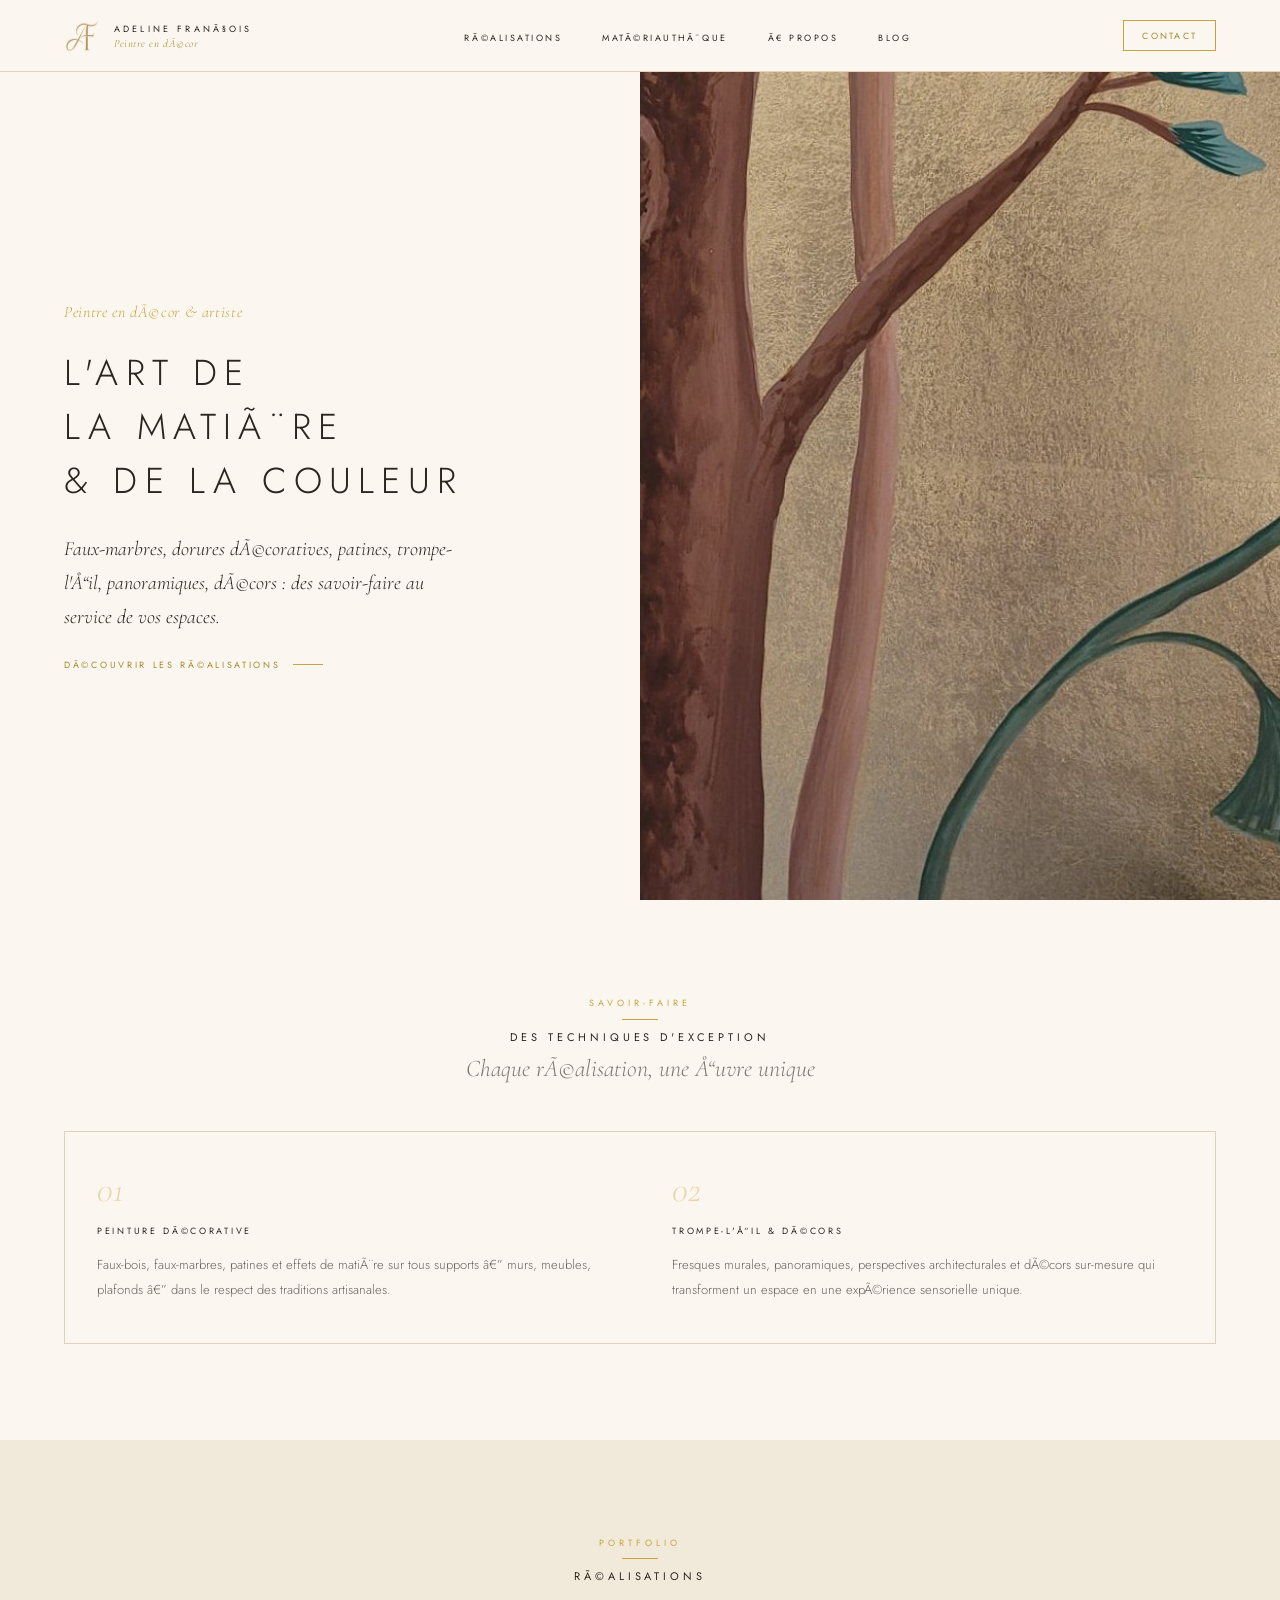
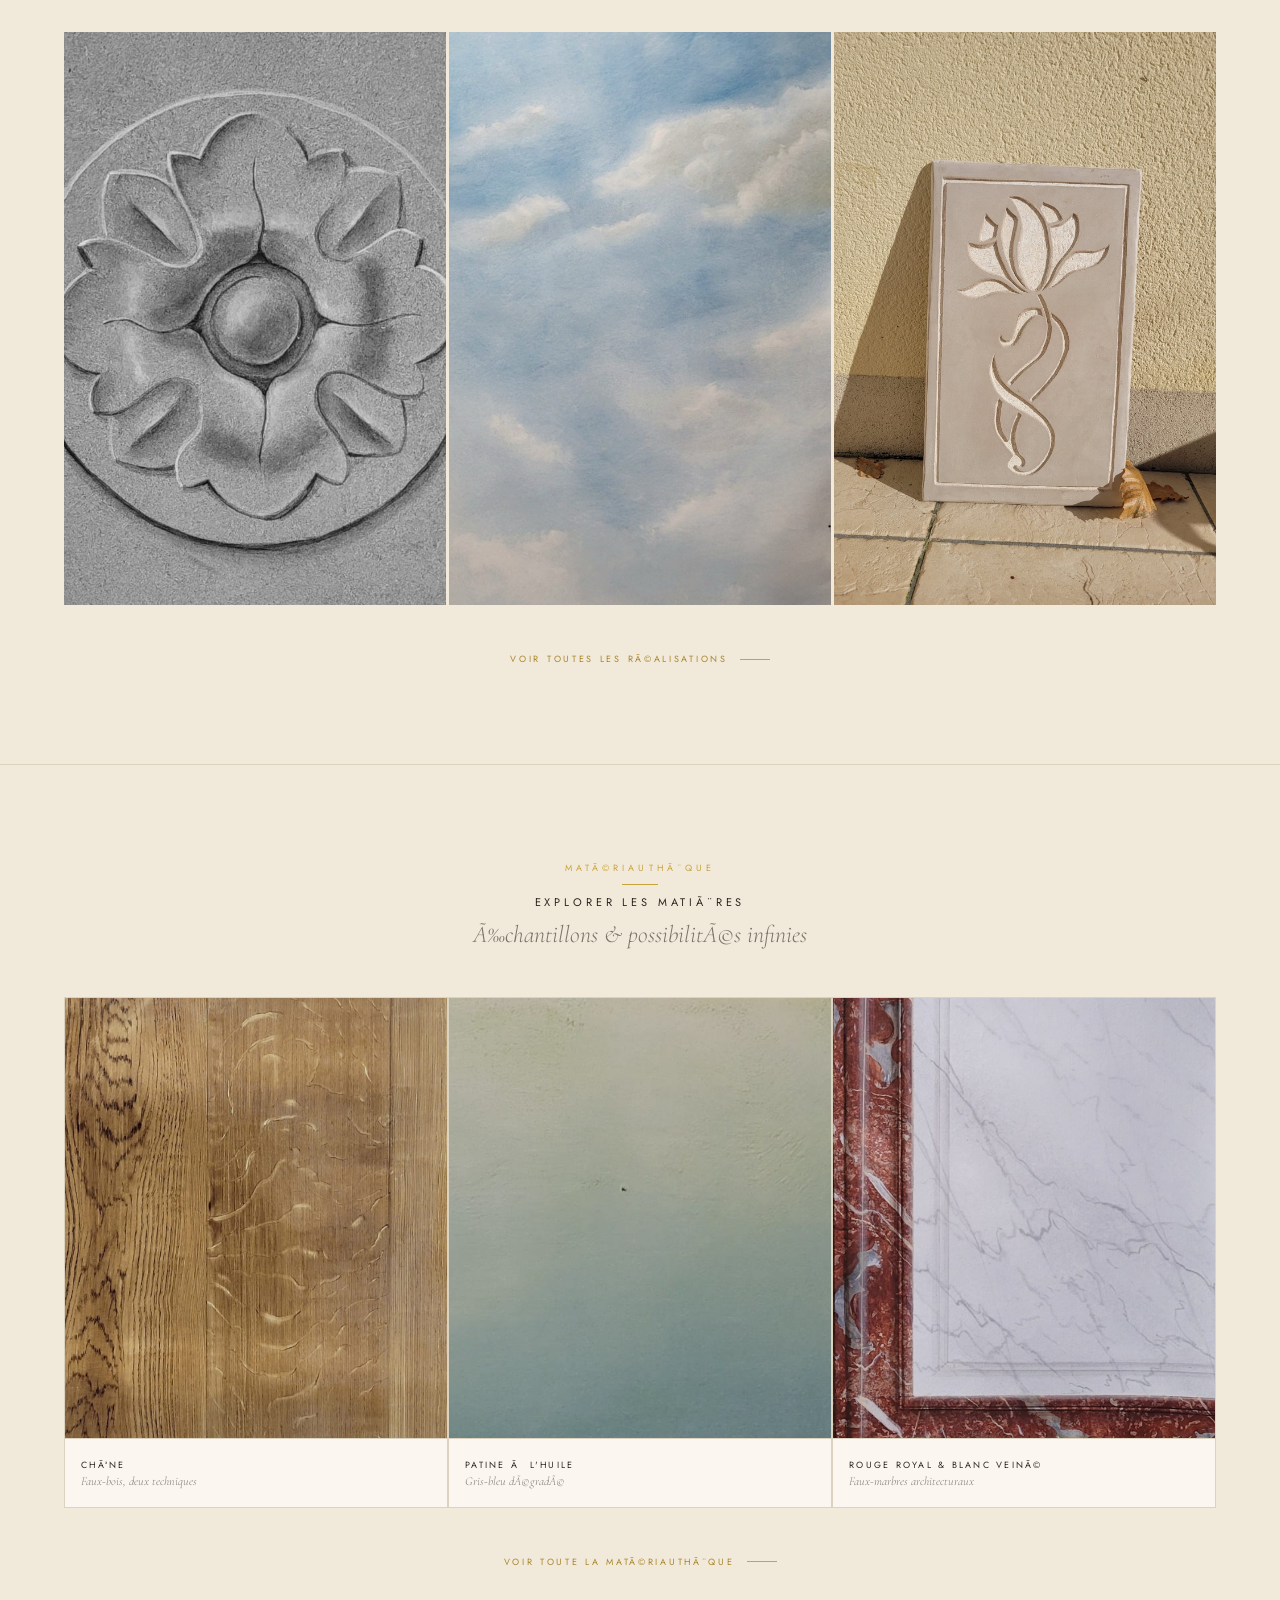
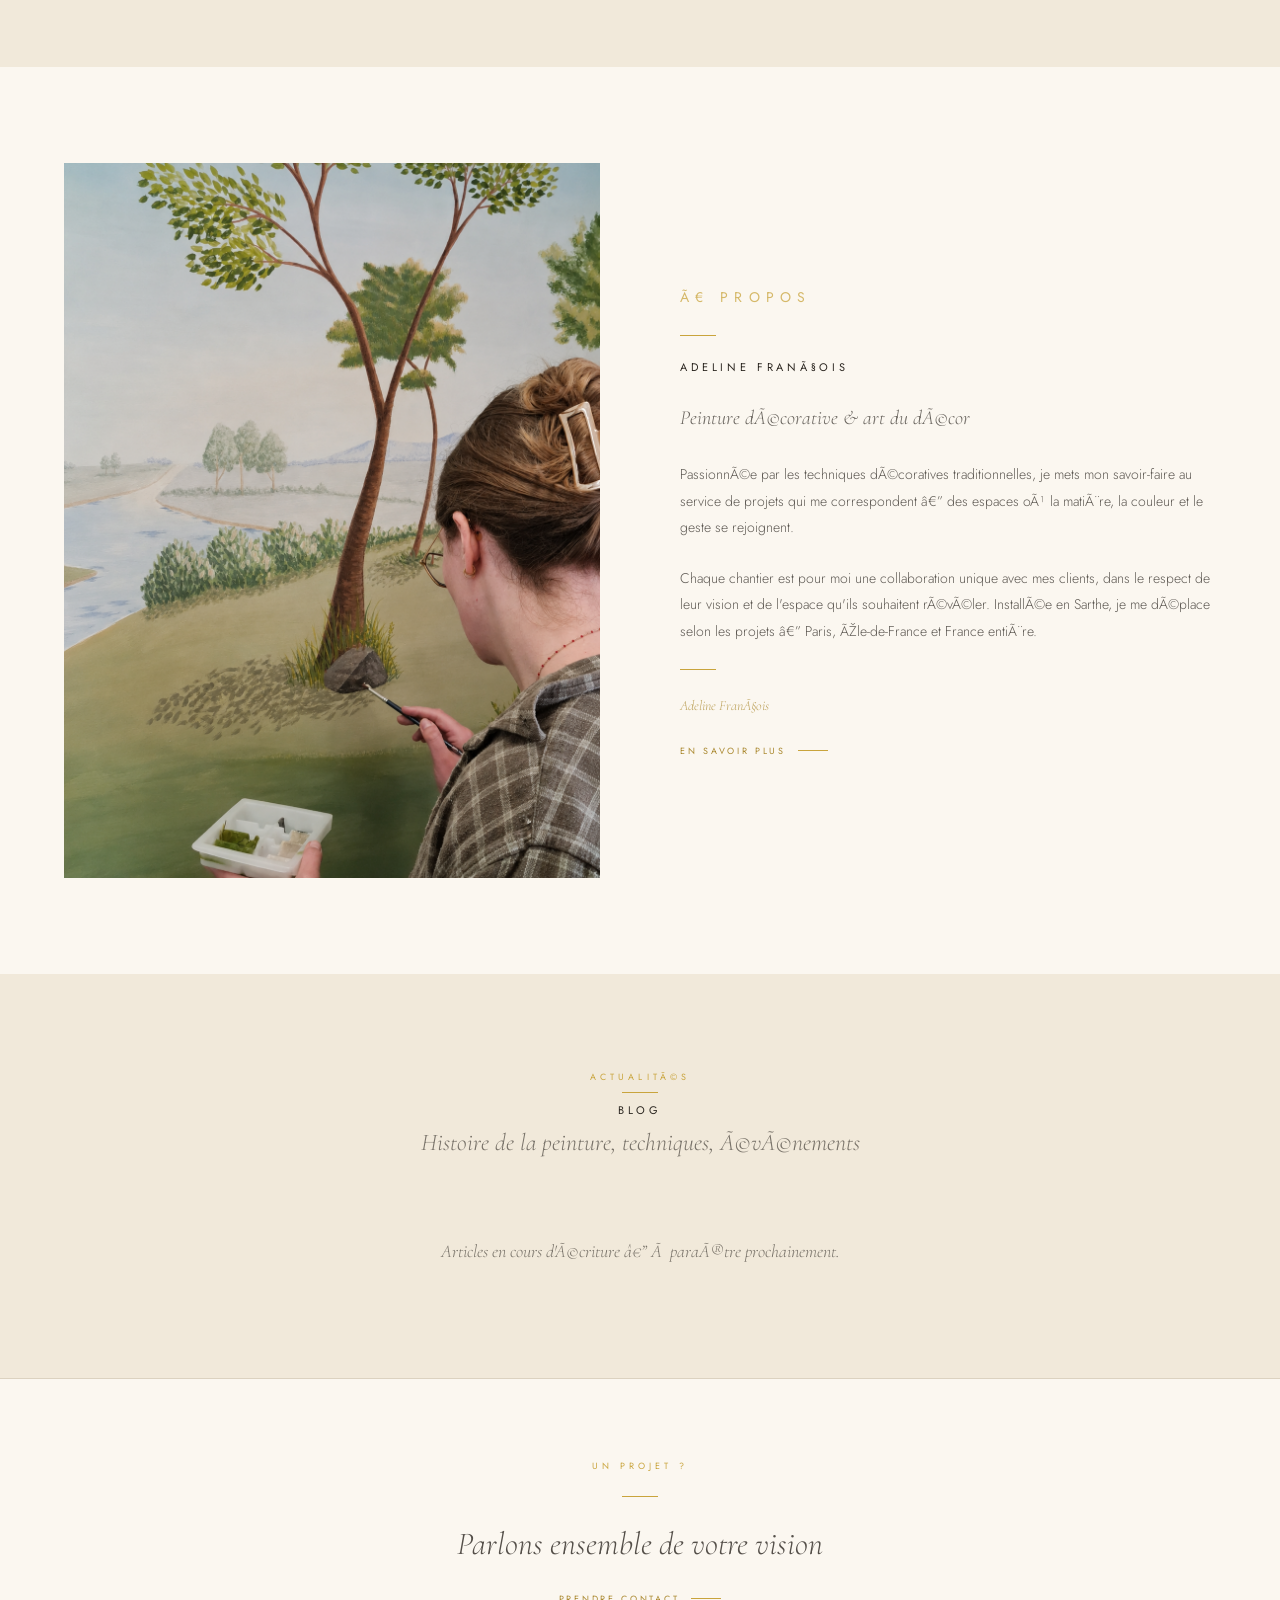
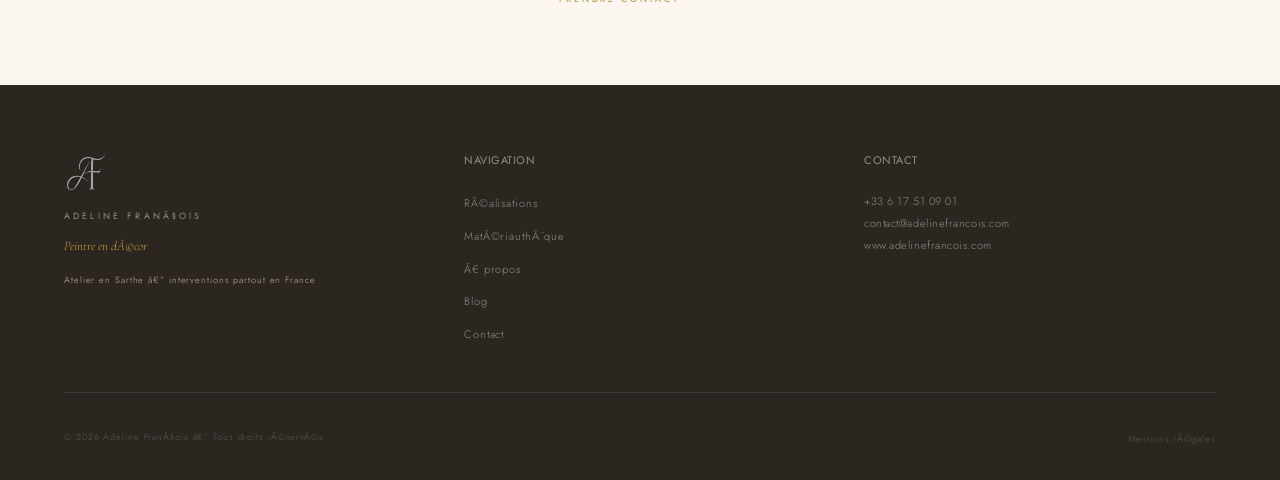
==== index.html @ b9751986 "Add files via upload" ====
﻿<!DOCTYPE html>
<html lang="fr">
<head>
  <meta charset="UTF-8">
  <meta name="viewport" content="width=device-width, initial-scale=1.0">
  <title>Adeline FranÃ§ois â€” Peintre en dÃ©cor</title>
  <meta name="description" content="Adeline FranÃ§ois, peintre en dÃ©cor au Mans (Sarthe). Faux-marbres, patines, trompe-l'Å“il et dÃ©cors â€” Paris, ÃŽle-de-France, France entiÃ¨re.">
  <link rel="icon" type="image/png" href="images/logo-or.png">
  <link rel="stylesheet" href="css/style.css">
  <script type="application/ld+json">
  {
    "@context": "https://schema.org",
    "@type": "LocalBusiness",
    "name": "Atelier Adeline FranÃ§ois",
    "description": "Adeline FranÃ§ois, peintre en dÃ©cor en Sarthe. Faux-marbres, patines, trompe-l'Å“il et dÃ©cors â€” Paris, ÃŽle-de-France et France entiÃ¨re selon les projets.",
    "url": "https://adelinefrancois.com",
    "telephone": "+33617510901",
    "address": {
      "@type": "PostalAddress",
      "addressRegion": "Sarthe",
      "addressCountry": "FR"
    },
    "areaServed": ["Sarthe", "Paris", "ÃŽle-de-France", "France"]
  }
  </script>
</head>
<body>

  <!-- Navigation -->
  <nav class="nav">
    <a href="index.html" class="nav-logo">
      <img src="images/logo-or.png" alt="Monogramme AF">
      <div class="nav-logo-text">
        <span>Adeline FranÃ§ois</span>
        <span>Peintre en dÃ©cor</span>
      </div>
    </a>
    <ul class="nav-links">
      <li><a href="realisations.html">RÃ©alisations</a></li>
      <li><a href="materiautheque.html">MatÃ©riauthÃ¨que</a></li>
      <li><a href="a-propos.html">Ã€ propos</a></li>
      <li><a href="blog.html">Blog</a></li>
    </ul>
    <a href="contact.html" class="nav-contact">Contact</a>
    <button class="nav-burger" aria-label="Menu">
      <span></span><span></span><span></span>
    </button>
  </nav>

  <!-- Menu mobile -->
  <div class="nav-mobile">
    <a href="realisations.html">RÃ©alisations</a>
    <a href="materiautheque.html">MatÃ©riauthÃ¨que</a>
    <a href="a-propos.html">Ã€ propos</a>
    <a href="blog.html">Blog</a>
    <a href="contact.html">Contact</a>
  </div>

  <!-- Hero -->
  <section class="hero">
    <div class="hero-left">
      <p class="hero-eyebrow fade-in">Peintre en dÃ©cor &amp; artiste</p>
      <h1 class="hero-titre fade-in">L'art de<br>la matiÃ¨re<br>&amp; de la couleur</h1>
      <p class="hero-desc fade-in">
        Faux-marbres, dorures dÃ©coratives, patines, trompe-l'Å“il, panoramiques, dÃ©cors : des savoir-faire au service de vos espaces.
      </p>
      <a href="realisations.html" class="btn-lien fade-in">DÃ©couvrir les rÃ©alisations</a>
    </div>
    <div class="hero-right">
      <!-- Remplacer src par le nom de votre photo, ex: images/hero.jpg -->
      <img src="images/real-3.jpeg" alt="Peinture sur feuille de cuivre â€” Adeline FranÃ§ois, peintre en dÃ©cor" style="width:100%;height:100%;object-fit:cover;" onerror="this.style.display='none';this.nextElementSibling.style.display='flex'">
      <div class="hero-image-placeholder" style="display:none;">
        <img class="logo-watermark" src="images/logo-or.png" alt="">
      </div>
    </div>
  </section>

  <!-- Savoir-faire -->
  <section class="section-savoir">
    <div class="section-header fade-in">
      <p class="label">Savoir-faire</p>
      <div class="separateur"></div>
      <h2 class="titre-section">Des techniques d'exception</h2>
      <p class="accent">Chaque rÃ©alisation, une Å“uvre unique</p>
    </div>
    <div class="savoir-grid">
      <div class="savoir-card fade-in">
        <div class="savoir-num">01</div>
        <h3 class="savoir-titre">Peinture dÃ©corative</h3>
        <p class="savoir-texte">Faux-bois, faux-marbres, patines et effets de matiÃ¨re sur tous supports â€” murs, meubles, plafonds â€” dans le respect des traditions artisanales.</p>
      </div>
      <div class="savoir-card fade-in">
        <div class="savoir-num">02</div>
        <h3 class="savoir-titre">Trompe-l'Å“il &amp; dÃ©cors</h3>
        <p class="savoir-texte">Fresques murales, panoramiques, perspectives architecturales et dÃ©cors sur-mesure qui transforment un espace en une expÃ©rience sensorielle unique.</p>
      </div>
    </div>
  </section>

  <!-- RÃ©alisations aperÃ§u -->
  <section class="section-realisations">
    <div class="section-header fade-in">
      <p class="label">Portfolio</p>
      <div class="separateur"></div>
      <h2 class="titre-section">RÃ©alisations</h2>
    </div>
    <div class="galerie-home">
      <div class="galerie-item fade-in">
        <img src="images/real-1.jpeg" alt="Rosace peinte Ã  l'acrylique â€” Adeline FranÃ§ois, peintre en dÃ©cor">
        <div class="galerie-legende"><span>Rosace, peinture acrylique</span></div>
      </div>
      <div class="galerie-item fade-in">
        <img src="images/real-9.jpeg" alt="Faux ciel peint, trompe-l'Å“il â€” Adeline FranÃ§ois, peintre en dÃ©cor">
        <div class="galerie-legende"><span>Faux ciel</span></div>
      </div>
      <div class="galerie-item fade-in">
        <img src="images/real-12.jpeg" alt="Sgrafitte inspiration art nouveau â€” Adeline FranÃ§ois, peintre en dÃ©cor">
        <div class="galerie-legende"><span>Sgrafitto inspiration art nouveau</span></div>
      </div>
    </div>
    <div class="voir-plus fade-in">
      <a href="realisations.html" class="btn-lien">Voir toutes les rÃ©alisations</a>
    </div>
  </section>

  <!-- MatÃ©riauthÃ¨que aperÃ§u -->
  <section class="section-materiautheque">
    <div class="section-header fade-in">
      <p class="label">MatÃ©riauthÃ¨que</p>
      <div class="separateur"></div>
      <h2 class="titre-section">Explorer les matiÃ¨res</h2>
      <p class="accent">Ã‰chantillons &amp; possibilitÃ©s infinies</p>
    </div>
    <div class="mat-grid" style="grid-template-columns: repeat(3, 1fr);">
      <div class="mat-card fade-in">
        <img src="images/mat-9.jpeg" alt="Faux bois chÃªne â€” Adeline FranÃ§ois, peintre en dÃ©cor" style="position:absolute;inset:0;width:100%;height:100%;object-fit:cover;">
        <div class="mat-card-info">
          <p class="mat-card-nom">ChÃªne</p>
          <p class="mat-card-desc">Faux-bois, deux techniques</p>
        </div>
      </div>
      <div class="mat-card fade-in">
        <img src="images/mat-11.jpeg" alt="Patine Ã  l'huile gris-bleu â€” Adeline FranÃ§ois, peintre en dÃ©cor" style="position:absolute;inset:0;width:100%;height:100%;object-fit:cover;">
        <div class="mat-card-info">
          <p class="mat-card-nom">Patine Ã  l'huile</p>
          <p class="mat-card-desc">Gris-bleu dÃ©gradÃ©</p>
        </div>
      </div>
      <div class="mat-card fade-in">
        <img src="images/mat-2.jpeg" alt="Faux marbre rouge royal et blanc veinÃ© â€” Adeline FranÃ§ois, peintre en dÃ©cor" style="position:absolute;inset:0;width:100%;height:100%;object-fit:cover;">
        <div class="mat-card-info">
          <p class="mat-card-nom">Rouge royal &amp; blanc veinÃ©</p>
          <p class="mat-card-desc">Faux-marbres architecturaux</p>
        </div>
      </div>
    </div>
    <div class="voir-plus fade-in">
      <a href="materiautheque.html" class="btn-lien">Voir toute la matÃ©riauthÃ¨que</a>
    </div>
  </section>

  <!-- Ã€ propos aperÃ§u -->
  <section class="section-apropos">
    <div class="apropos-photo fade-in">
      <img src="images/heroessai.png" alt="Adeline FranÃ§ois, peintre en dÃ©cor au Mans" style="width:100%;height:100%;object-fit:cover;">
    </div>
    <div class="apropos-texte fade-in">
      <p class="label">Ã€ propos</p>
      <div class="or-line"></div>
      <h2 class="titre-section">Adeline FranÃ§ois</h2>
      <p class="accent" style="font-size: 20px; opacity: 0.7;">Peinture dÃ©corative &amp; art du dÃ©cor</p>
      <p>PassionnÃ©e par les techniques dÃ©coratives traditionnelles, je mets mon savoir-faire au service de projets qui me correspondent â€” des espaces oÃ¹ la matiÃ¨re, la couleur et le geste se rejoignent.</p>
      <p>Chaque chantier est pour moi une collaboration unique avec mes clients, dans le respect de leur vision et de l'espace qu'ils souhaitent rÃ©vÃ©ler. InstallÃ©e en Sarthe, je me dÃ©place selon les projets â€” Paris, ÃŽle-de-France et France entiÃ¨re.</p>
      <div class="or-line"></div>
      <p class="apropos-signature">Adeline FranÃ§ois</p>
      <a href="a-propos.html" class="btn-lien">En savoir plus</a>
    </div>
  </section>

  <!-- Blog aperÃ§u -->
  <section class="section-blog">
    <div class="section-header fade-in">
      <p class="label">ActualitÃ©s</p>
      <div class="separateur"></div>
      <h2 class="titre-section">Blog</h2>
      <p class="accent">Histoire de la peinture, techniques, Ã©vÃ©nements</p>
    </div>
    <div class="fade-in" style="text-align:center; padding: 2rem 0 1rem;">
      <p class="accent" style="font-size: 18px; opacity: 0.6; line-height: 1.6;">Articles en cours d'Ã©criture â€” Ã  paraÃ®tre prochainement.</p>
    </div>
  </section>

  <!-- Contact bande -->
  <section style="background: var(--ivoire); padding: 5rem var(--side); text-align: center; border-top: 0.5px solid var(--greige);">
    <div class="fade-in" style="display: flex; flex-direction: column; align-items: center; gap: 1.5rem;">
      <p class="label">Un projet ?</p>
      <div class="separateur"></div>
      <p class="accent" style="font-size: clamp(22px, 3vw, 32px); color: var(--encre); opacity: 0.8; max-width: 500px; line-height: 1.5;">
        Parlons ensemble de votre vision
      </p>
      <a href="contact.html" class="btn-lien">Prendre contact</a>
    </div>
  </section>

  <!-- Footer -->
  <footer>
    <div class="footer-top">
      <div class="footer-brand">
        <img src="images/logo-ivoire.png" alt="Adeline FranÃ§ois" style="filter: brightness(0) invert(1); opacity: 0.6; width:44px; height:44px; object-fit:contain;">
        <p class="footer-brand-name">Adeline FranÃ§ois</p>
        <p class="footer-brand-tagline">Peintre en dÃ©cor</p>
        <p style="font-family:'Jost',sans-serif; font-size:9px; letter-spacing:0.1em; color:var(--greige); opacity:0.85; margin-top:3px;">Atelier en Sarthe â€” interventions partout en France</p>
      </div>
      <div class="footer-col">
        <p class="footer-col-titre">Navigation</p>
        <ul>
          <li><a href="realisations.html">RÃ©alisations</a></li>
          <li><a href="materiautheque.html">MatÃ©riauthÃ¨que</a></li>
          <li><a href="a-propos.html">Ã€ propos</a></li>
          <li><a href="blog.html">Blog</a></li>
          <li><a href="contact.html">Contact</a></li>
        </ul>
      </div>
      <div class="footer-col">
        <p class="footer-col-titre">Contact</p>
        <p>
          <a href="tel:+33617510901">+33 6 17 51 09 01</a><br>
          <a href="mailto:contact@adelinefrancois.com">contact@adelinefrancois.com</a><br>
          <a href="https://www.adelinefrancois.com">www.adelinefrancois.com</a>
        </p>
      </div>
    </div>
    <div class="footer-bottom">
      <p class="footer-copy">&copy; 2026 Adeline FranÃ§ois â€” Tous droits rÃ©servÃ©s</p>
      <div class="footer-legal">
        <a href="mentions-legales.html">Mentions lÃ©gales</a>
      </div>
    </div>
  </footer>

  <!-- Lightbox -->
  <div id="lightbox" style="display:none; position:fixed; inset:0; z-index:1000; background:rgba(43,38,32,0.92); cursor:zoom-out; align-items:center; justify-content:center;">
    <button id="lightbox-close" style="position:absolute; top:1.5rem; right:2rem; background:none; border:none; color:#FBF7F0; font-size:28px; cursor:pointer; opacity:0.7; line-height:1;">&#x2715;</button>
    <button id="lightbox-prev" style="position:absolute; left:1.5rem; background:none; border:none; color:#FBF7F0; font-size:32px; cursor:pointer; opacity:0.6; line-height:1;">&#x2039;</button>
    <img id="lightbox-img" src="" alt="" style="max-width:90vw; max-height:90vh; width:auto; height:auto; object-fit:contain; display:block;">
    <p id="lightbox-legende" style="position:absolute; bottom:2rem; left:50%; transform:translateX(-50%); font-family:'Jost',sans-serif; font-size:9px; letter-spacing:0.3em; text-transform:uppercase; color:#FBF7F0; opacity:0.6; white-space:nowrap;"></p>
    <button id="lightbox-next" style="position:absolute; right:1.5rem; background:none; border:none; color:#FBF7F0; font-size:32px; cursor:pointer; opacity:0.6; line-height:1;">&#x203A;</button>
  </div>

  <script src="js/main.js"></script>
  <script>
    const lb = document.getElementById('lightbox');
    const lbImg = document.getElementById('lightbox-img');
    const lbLegende = document.getElementById('lightbox-legende');
    const images = Array.from(document.querySelectorAll('.galerie-home .galerie-item img')).map(img => ({
      src: img.src,
      alt: img.alt,
      legende: img.closest('.galerie-item')?.querySelector('.galerie-legende span')?.textContent || ''
    }));
    let current = 0;

    function openLightbox(index) {
      current = index;
      lbImg.src = images[current].src;
      lbImg.alt = images[current].alt;
      lbLegende.textContent = images[current].legende;
      lb.style.display = 'flex';
      document.body.style.overflow = 'hidden';
    }
    function closeLightbox() { lb.style.display = 'none'; document.body.style.overflow = ''; }
    function showPrev() { current = (current - 1 + images.length) % images.length; openLightbox(current); }
    function showNext() { current = (current + 1) % images.length; openLightbox(current); }

    document.querySelectorAll('.galerie-home .galerie-item img').forEach((img, i) => {
      img.style.cursor = 'zoom-in';
      img.addEventListener('click', () => openLightbox(i));
    });

    document.getElementById('lightbox-close').addEventListener('click', closeLightbox);
    document.getElementById('lightbox-prev').addEventListener('click', e => { e.stopPropagation(); showPrev(); });
    document.getElementById('lightbox-next').addEventListener('click', e => { e.stopPropagation(); showNext(); });
    lb.addEventListener('click', e => { if (e.target === lb) closeLightbox(); });
    document.addEventListener('keydown', e => {
      if (lb.style.display === 'flex') {
        if (e.key === 'Escape') closeLightbox();
        if (e.key === 'ArrowLeft') showPrev();
        if (e.key === 'ArrowRight') showNext();
      }
    });
  </script>
  <script src="https://identity.netlify.com/v1/netlify-identity-widget.js"></script>
  <script>
    if (window.netlifyIdentity) {
      window.netlifyIdentity.on("init", user => {
        if (!user) {
          window.netlifyIdentity.on("login", () => {
            document.location.href = "/admin/";
          });
        }
      });
    }
  </script>
</body>
</html>
---- css/style.css ----
@import url('https://fonts.googleapis.com/css2?family=Jost:wght@300;400&family=Cormorant+Garamond:ital,wght@1,300;1,400&display=swap');

/* ── Variables ─────────────────────────────────────────── */
:root {
  --ivoire:    #FBF7F0;
  --lin:       #F1E9DA;
  --greige:    #DCD2C0;
  --or:        #C9A43C;
  --or-fonce:  #A8862B;
  --encre:     #2B2620;

  --nav-h: 72px;
  --side: clamp(1.5rem, 5vw, 4rem);
}

/* ── Reset ──────────────────────────────────────────────── */
*, *::before, *::after { box-sizing: border-box; margin: 0; padding: 0; }
html { scroll-behavior: smooth; }
body {
  font-family: 'Jost', sans-serif;
  font-weight: 300;
  color: var(--encre);
  background: var(--ivoire);
  -webkit-font-smoothing: antialiased;
}
img { display: block; width: 100%; height: 100%; object-fit: cover; }
a { color: inherit; text-decoration: none; }
ul { list-style: none; }

/* ── Typographie utilitaires ────────────────────────────── */
.label {
  font-size: 9px;
  letter-spacing: 0.45em;
  text-transform: uppercase;
  color: var(--or);
  font-weight: 400;
}
.titre-section {
  font-size: 11px;
  letter-spacing: 0.35em;
  text-transform: uppercase;
  font-weight: 400;
  color: var(--encre);
}
.accent {
  font-family: 'Cormorant Garamond', serif;
  font-style: italic;
  font-weight: 300;
}
.or-line {
  width: 36px;
  height: 0.5px;
  background: var(--or);
}

/* ── Navigation ─────────────────────────────────────────── */
.nav {
  position: fixed;
  top: 0; left: 0; right: 0;
  z-index: 100;
  height: var(--nav-h);
  display: flex;
  align-items: center;
  justify-content: space-between;
  padding: 0 var(--side);
  background: var(--ivoire);
  border-bottom: 0.5px solid var(--greige);
  transition: box-shadow 0.3s;
}
.nav.scrolled { box-shadow: 0 2px 20px rgba(43,38,32,0.06); }

.nav-logo {
  display: flex;
  align-items: center;
  gap: 14px;
}
.nav-logo img {
  width: 36px;
  height: 36px;
  object-fit: contain;
}
.nav-logo-text {
  display: flex;
  flex-direction: column;
  gap: 2px;
}
.nav-logo-text span:first-child {
  font-size: 9px;
  letter-spacing: 0.35em;
  font-weight: 400;
  color: var(--encre);
  text-transform: uppercase;
}
.nav-logo-text span:last-child {
  font-family: 'Cormorant Garamond', serif;
  font-style: italic;
  font-size: 11px;
  color: var(--or-fonce);
  letter-spacing: 0.05em;
}

.nav-links {
  display: flex;
  gap: 2.5rem;
  align-items: center;
}
.nav-links a {
  font-size: 9px;
  letter-spacing: 0.28em;
  text-transform: uppercase;
  font-weight: 400;
  color: var(--encre);
  position: relative;
  padding-bottom: 2px;
  transition: color 0.2s;
}
.nav-links a::after {
  content: '';
  position: absolute;
  bottom: 0; left: 0;
  width: 0; height: 0.5px;
  background: var(--or);
  transition: width 0.3s;
}
.nav-links a:hover { color: var(--or-fonce); }
.nav-links a:hover::after,
.nav-links a.active::after { width: 100%; }
.nav-links a.active { color: var(--or-fonce); }

.nav-contact {
  font-size: 9px;
  letter-spacing: 0.25em;
  text-transform: uppercase;
  font-weight: 400;
  color: var(--or-fonce);
  border: 0.5px solid var(--or);
  padding: 8px 18px;
  transition: background 0.2s, color 0.2s;
}
.nav-contact:hover {
  background: var(--or);
  color: var(--ivoire);
}

.nav-burger {
  display: none;
  flex-direction: column;
  gap: 5px;
  cursor: pointer;
  background: none;
  border: none;
  padding: 4px;
}
.nav-burger span {
  display: block;
  width: 22px;
  height: 0.5px;
  background: var(--encre);
  transition: transform 0.3s, opacity 0.3s;
}

/* ── Hero ───────────────────────────────────────────────── */
.hero {
  margin-top: var(--nav-h);
  display: grid;
  grid-template-columns: 1fr 1fr;
  min-height: calc(100vh - var(--nav-h));
}
.hero-left {
  display: flex;
  flex-direction: column;
  justify-content: center;
  padding: 5rem var(--side);
  gap: 1.5rem;
}
.hero-eyebrow {
  font-family: 'Cormorant Garamond', serif;
  font-style: italic;
  font-size: 16px;
  color: var(--or);
  letter-spacing: 0.04em;
}
.hero-titre {
  font-size: clamp(22px, 3vw, 36px);
  letter-spacing: 0.2em;
  font-weight: 300;
  line-height: 1.5;
  text-transform: uppercase;
  color: var(--encre);
}
.hero-desc {
  font-family: 'Cormorant Garamond', serif;
  font-style: italic;
  font-size: clamp(16px, 2vw, 20px);
  line-height: 1.7;
  color: var(--encre);
  opacity: 0.75;
  max-width: 400px;
}
.btn-lien {
  display: inline-flex;
  align-items: center;
  gap: 12px;
  font-size: 9px;
  letter-spacing: 0.3em;
  text-transform: uppercase;
  font-weight: 400;
  color: var(--or-fonce);
  width: fit-content;
  transition: gap 0.3s;
}
.btn-lien::after {
  content: '';
  display: block;
  width: 30px;
  height: 0.5px;
  background: var(--or);
  transition: width 0.3s;
}
.btn-lien:hover { gap: 18px; }
.btn-lien:hover::after { width: 44px; }

.hero-right {
  background: var(--lin);
  position: relative;
  overflow: hidden;
}
.hero-right img {
  width: 100%;
  height: 100%;
  object-fit: cover;
}
.hero-image-placeholder {
  width: 100%;
  height: 100%;
  display: flex;
  align-items: center;
  justify-content: center;
  background: var(--lin);
}
.hero-image-placeholder img.logo-watermark {
  width: 55%;
  height: auto;
  object-fit: contain;
  opacity: 0.15;
}

/* ── Section header centré ──────────────────────────────── */
.section-header {
  text-align: center;
  display: flex;
  flex-direction: column;
  align-items: center;
  gap: 0.6rem;
  margin-bottom: 3rem;
}
.section-header .accent {
  font-size: clamp(18px, 2.5vw, 24px);
  color: var(--encre);
  opacity: 0.6;
}

/* ── Séparateur or ──────────────────────────────────────── */
.separateur {
  width: 36px;
  height: 0.5px;
  background: var(--or);
  margin: 0 auto;
}

/* ── Section savoir-faire ───────────────────────────────── */
.section-savoir {
  padding: 6rem var(--side);
  background: var(--ivoire);
}
.savoir-grid {
  display: grid;
  grid-template-columns: repeat(2, 1fr);
  border: 0.5px solid var(--greige);
  gap: 0.5px;
  background: var(--greige);
}
.savoir-card {
  background: var(--ivoire);
  padding: 2.5rem 2rem;
  display: flex;
  flex-direction: column;
  gap: 1rem;
  transition: background 0.3s;
}
.savoir-card:hover { background: var(--lin); }
.savoir-num {
  font-family: 'Cormorant Garamond', serif;
  font-style: italic;
  font-size: 36px;
  color: var(--or);
  opacity: 0.4;
  line-height: 1;
}
.savoir-titre {
  font-size: 9px;
  letter-spacing: 0.3em;
  text-transform: uppercase;
  font-weight: 400;
  color: var(--encre);
}
.savoir-texte {
  font-size: 13px;
  line-height: 1.9;
  color: var(--encre);
  opacity: 0.7;
}

/* ── Section réalisations (aperçu) ─────────────────────── */
.section-realisations {
  padding: 6rem var(--side);
  background: var(--lin);
}
.galerie-home {
  display: grid;
  grid-template-columns: repeat(3, 1fr);
  gap: 3px;
}
.galerie-item {
  position: relative;
  overflow: hidden;
  background: var(--greige);
  aspect-ratio: 2/3;
}
.galerie-item img { transition: transform 0.6s ease; width: 100%; height: 100%; object-fit: cover; }
.galerie-item:hover img { transform: scale(1.04); }
.galerie-legende {
  position: absolute;
  bottom: 0; left: 0; right: 0;
  padding: 1.5rem 1.2rem 1rem;
  background: linear-gradient(transparent, rgba(43,38,32,0.55));
  opacity: 0;
  transition: opacity 0.3s;
}
.galerie-item:hover .galerie-legende { opacity: 1; }
.galerie-legende span {
  font-size: 9px;
  letter-spacing: 0.22em;
  color: var(--ivoire);
  text-transform: uppercase;
  font-weight: 400;
}
.galerie-placeholder {
  width: 100%;
  height: 100%;
  display: flex;
  align-items: center;
  justify-content: center;
  flex-direction: column;
  gap: 6px;
}
.galerie-placeholder span {
  font-size: 8px;
  letter-spacing: 0.25em;
  color: var(--or-fonce);
  opacity: 0.4;
  text-transform: uppercase;
}
.voir-plus {
  margin-top: 2.5rem;
  text-align: center;
}

/* ── Section matériauthèque ─────────────────────────────── */
.section-materiautheque {
  padding: 6rem var(--side);
  background: var(--lin);
  border-top: 0.5px solid var(--greige);
}
.mat-grid {
  display: grid;
  grid-template-columns: repeat(4, 1fr);
  gap: 2px;
  background: var(--greige);
  border: 0.5px solid var(--greige);
}
.mat-card {
  background: var(--ivoire);
  aspect-ratio: 3/4;
  position: relative;
  overflow: hidden;
  display: flex;
  flex-direction: column;
  justify-content: flex-end;
  transition: background 0.3s;
}
.mat-card-bg {
  position: absolute;
  inset: 0;
  background: var(--greige);
}
.mat-card-placeholder {
  position: absolute;
  inset: 0;
  display: flex;
  align-items: center;
  justify-content: center;
}
.mat-card-placeholder span {
  font-size: 7px;
  letter-spacing: 0.2em;
  color: var(--or-fonce);
  opacity: 0.4;
  text-transform: uppercase;
}
.mat-card-info {
  position: relative;
  padding: 1.2rem 1rem;
  background: var(--ivoire);
  border-top: 0.5px solid var(--greige);
}
.mat-card-nom {
  font-size: 9px;
  letter-spacing: 0.25em;
  text-transform: uppercase;
  font-weight: 400;
  color: var(--encre);
  margin-bottom: 3px;
}
.mat-card-desc {
  font-family: 'Cormorant Garamond', serif;
  font-style: italic;
  font-size: 12px;
  color: var(--encre);
  opacity: 0.6;
}

/* ── Section à propos ───────────────────────────────────── */
.section-apropos {
  padding: 6rem var(--side);
  background: var(--ivoire);
  display: grid;
  grid-template-columns: 1fr 1fr;
  gap: 5rem;
  align-items: center;
}
.apropos-photo {
  aspect-ratio: 3/4;
  background: var(--lin);
  position: relative;
  overflow: hidden;
}
.apropos-photo::after {
  content: '';
  position: absolute;
  top: 1.5rem; left: 1.5rem; right: -1.5rem; bottom: -1.5rem;
  border: 0.5px solid var(--or);
  z-index: 0;
  pointer-events: none;
}
.apropos-photo > * { position: relative; z-index: 1; }
.apropos-texte {
  display: flex;
  flex-direction: column;
  gap: 1.5rem;
}
.apropos-texte p {
  font-size: 14px;
  line-height: 1.9;
  opacity: 0.75;
}
.apropos-signature {
  font-family: 'Cormorant Garamond', serif;
  font-style: italic;
  font-size: 22px;
  color: var(--or-fonce);
}

/* ── Section blog ───────────────────────────────────────── */
.section-blog {
  padding: 6rem var(--side);
  background: var(--lin);
}
.blog-grid {
  display: grid;
  grid-template-columns: repeat(3, 1fr);
  gap: 2px;
  background: var(--greige);
  border: 0.5px solid var(--greige);
}
.blog-card {
  background: var(--ivoire);
  display: flex;
  flex-direction: column;
  transition: background 0.3s;
}
.blog-card:hover { background: #FBF7F0; }
.blog-card-img {
  aspect-ratio: 4/3;
  background: var(--greige);
  overflow: hidden;
  position: relative;
}
.blog-card-img img { transition: transform 0.5s ease; }
.blog-card:hover .blog-card-img img { transform: scale(1.04); }
.blog-card-body {
  padding: 1.5rem 1.5rem 2rem;
  display: flex;
  flex-direction: column;
  gap: 0.75rem;
  flex: 1;
}
.blog-date {
  font-size: 9px;
  letter-spacing: 0.25em;
  color: var(--or);
  text-transform: uppercase;
}
.blog-titre {
  font-size: 12px;
  letter-spacing: 0.1em;
  font-weight: 400;
  text-transform: uppercase;
  line-height: 1.6;
  color: var(--encre);
}
.blog-extrait {
  font-family: 'Cormorant Garamond', serif;
  font-style: italic;
  font-size: 14px;
  line-height: 1.7;
  color: var(--encre);
  opacity: 0.65;
  flex: 1;
}
.blog-lire {
  font-size: 8px;
  letter-spacing: 0.3em;
  text-transform: uppercase;
  color: var(--or-fonce);
  display: flex;
  align-items: center;
  gap: 8px;
  transition: gap 0.3s;
}
.blog-lire::after {
  content: '';
  display: block;
  width: 20px;
  height: 0.5px;
  background: var(--or);
  transition: width 0.3s;
}
.blog-card:hover .blog-lire { gap: 12px; }
.blog-card:hover .blog-lire::after { width: 32px; }

/* ── Section contact ────────────────────────────────────── */
.section-contact {
  padding: 6rem var(--side);
  background: var(--ivoire);
  display: grid;
  grid-template-columns: 1fr 1fr;
  gap: 5rem;
  align-items: start;
}
.contact-info {
  display: flex;
  flex-direction: column;
  gap: 2rem;
}
.contact-info p {
  font-family: 'Cormorant Garamond', serif;
  font-style: italic;
  font-size: clamp(18px, 2.5vw, 26px);
  line-height: 1.6;
  color: var(--encre);
  opacity: 0.8;
}
.contact-details {
  display: flex;
  flex-direction: column;
  gap: 0.75rem;
}
.contact-details a {
  font-size: 12px;
  letter-spacing: 0.08em;
  color: var(--encre);
  opacity: 0.7;
  transition: color 0.2s, opacity 0.2s;
}
.contact-details a:hover { color: var(--or-fonce); opacity: 1; }

.contact-form {
  display: flex;
  flex-direction: column;
  gap: 1.2rem;
}
.form-groupe {
  display: flex;
  flex-direction: column;
  gap: 6px;
}
.form-groupe label {
  font-size: 8px;
  letter-spacing: 0.35em;
  text-transform: uppercase;
  color: var(--encre);
  opacity: 0.6;
}
.form-groupe input,
.form-groupe textarea,
.form-groupe select {
  width: 100%;
  background: transparent;
  border: none;
  border-bottom: 0.5px solid var(--greige);
  padding: 10px 0;
  font-family: 'Jost', sans-serif;
  font-weight: 300;
  font-size: 14px;
  color: var(--encre);
  outline: none;
  transition: border-color 0.2s;
  -webkit-appearance: none;
  border-radius: 0;
}
.form-groupe input[type="checkbox"] {
  width: auto;
  height: auto;
  border: none;
  padding: 0;
  flex-shrink: 0;
}
.form-groupe input:focus,
.form-groupe textarea:focus,
.form-groupe select:focus {
  border-bottom-color: var(--or);
}
.form-groupe textarea {
  resize: none;
  height: 100px;
}
.form-groupe select {
  cursor: pointer;
  background-image: url("data:image/svg+xml,%3Csvg xmlns='http://www.w3.org/2000/svg' width='10' height='6'%3E%3Cpath d='M0 0l5 6 5-6z' fill='%23A8862B'/%3E%3C/svg%3E");
  background-repeat: no-repeat;
  background-position: right 4px center;
  padding-right: 20px;
}
.btn-envoyer {
  font-family: 'Jost', sans-serif;
  font-weight: 400;
  font-size: 9px;
  letter-spacing: 0.35em;
  text-transform: uppercase;
  color: var(--ivoire);
  background: var(--or-fonce);
  border: none;
  padding: 16px 32px;
  cursor: pointer;
  margin-top: 0.5rem;
  transition: background 0.2s;
  align-self: flex-start;
}
.btn-envoyer:hover { background: var(--or); }
.form-success {
  display: none;
  font-family: 'Cormorant Garamond', serif;
  font-style: italic;
  font-size: 16px;
  color: var(--or-fonce);
  padding: 1.5rem 0;
}

/* ── Footer ─────────────────────────────────────────────── */
footer {
  background: var(--encre);
  padding: 4rem var(--side) 2rem;
}
.footer-top {
  display: grid;
  grid-template-columns: 1fr 1fr 1fr;
  gap: 3rem;
  padding-bottom: 3rem;
  border-bottom: 0.5px solid rgba(255,255,255,0.1);
  margin-bottom: 2rem;
}
.footer-brand {
  display: flex;
  flex-direction: column;
  gap: 1rem;
}
.footer-brand img {
  width: 50px;
  height: 50px;
  object-fit: contain;
}
.footer-brand-name {
  font-size: 9px;
  letter-spacing: 0.35em;
  text-transform: uppercase;
  color: rgba(251,247,240,0.5);
  font-weight: 400;
}
.footer-brand-tagline {
  font-family: 'Cormorant Garamond', serif;
  font-style: italic;
  font-size: 13px;
  color: var(--or);
}
.footer-col-titre {
  font-size: 8px;
  letter-spacing: 0.4em;
  text-transform: uppercase;
  color: var(--or);
  margin-bottom: 1.2rem;
  font-weight: 400;
}
.footer-col ul {
  display: flex;
  flex-direction: column;
  gap: 0.6rem;
}
.footer-col ul a {
  font-size: 11px;
  letter-spacing: 0.08em;
  color: rgba(251,247,240,0.5);
  transition: color 0.2s;
}
.footer-col ul a:hover { color: var(--ivoire); }
.footer-col p {
  font-size: 11px;
  letter-spacing: 0.05em;
  color: rgba(251,247,240,0.5);
  line-height: 2;
}
.footer-col p a { color: rgba(251,247,240,0.5); transition: color 0.2s; }
.footer-col p a:hover { color: var(--ivoire); }
.footer-bottom {
  display: flex;
  justify-content: space-between;
  align-items: center;
}
.footer-copy {
  font-size: 9px;
  letter-spacing: 0.1em;
  color: rgba(251,247,240,0.25);
}
.footer-legal a {
  font-size: 9px;
  letter-spacing: 0.1em;
  color: rgba(251,247,240,0.25);
  transition: color 0.2s;
}
.footer-legal a:hover { color: rgba(251,247,240,0.5); }

/* ── Responsive ─────────────────────────────────────────── */
@media (max-width: 900px) {
  .nav-links, .nav-contact { display: none; }
  .nav-burger { display: flex; }

  .hero { grid-template-columns: 1fr; min-height: auto; }
  .hero-right { min-height: 50vw; }

  .savoir-grid { grid-template-columns: 1fr; }
  .galerie-home {
    grid-template-columns: 1fr 1fr;
  }
  .galerie-item:first-child { grid-row: auto; }

  .mat-grid { grid-template-columns: repeat(2, 1fr); }
  .section-apropos { grid-template-columns: 1fr; }
  .blog-grid { grid-template-columns: 1fr; }
  .section-contact { grid-template-columns: 1fr; gap: 3rem; }
  .footer-top { grid-template-columns: 1fr; gap: 2rem; }
}

/* ── Menu mobile ─────────────────────────────────────────── */
.nav-mobile {
  position: fixed;
  top: var(--nav-h); left: 0; right: 0;
  background: var(--ivoire);
  border-bottom: 0.5px solid var(--greige);
  padding: 2rem var(--side);
  display: flex;
  flex-direction: column;
  gap: 1.5rem;
  transform: translateY(-110%);
  transition: transform 0.35s ease;
  z-index: 99;
}
.nav-mobile.ouvert { transform: translateY(0); }
.nav-mobile a {
  font-size: 10px;
  letter-spacing: 0.3em;
  text-transform: uppercase;
  font-weight: 400;
  color: var(--encre);
  transition: color 0.2s;
}
.nav-mobile a:hover { color: var(--or-fonce); }

/* ── Animation entrée ────────────────────────────────────── */
.fade-in {
  opacity: 0;
  transform: translateY(20px);
  transition: opacity 0.7s ease, transform 0.7s ease;
}
.fade-in.visible {
  opacity: 1;
  transform: translateY(0);
}
</style>
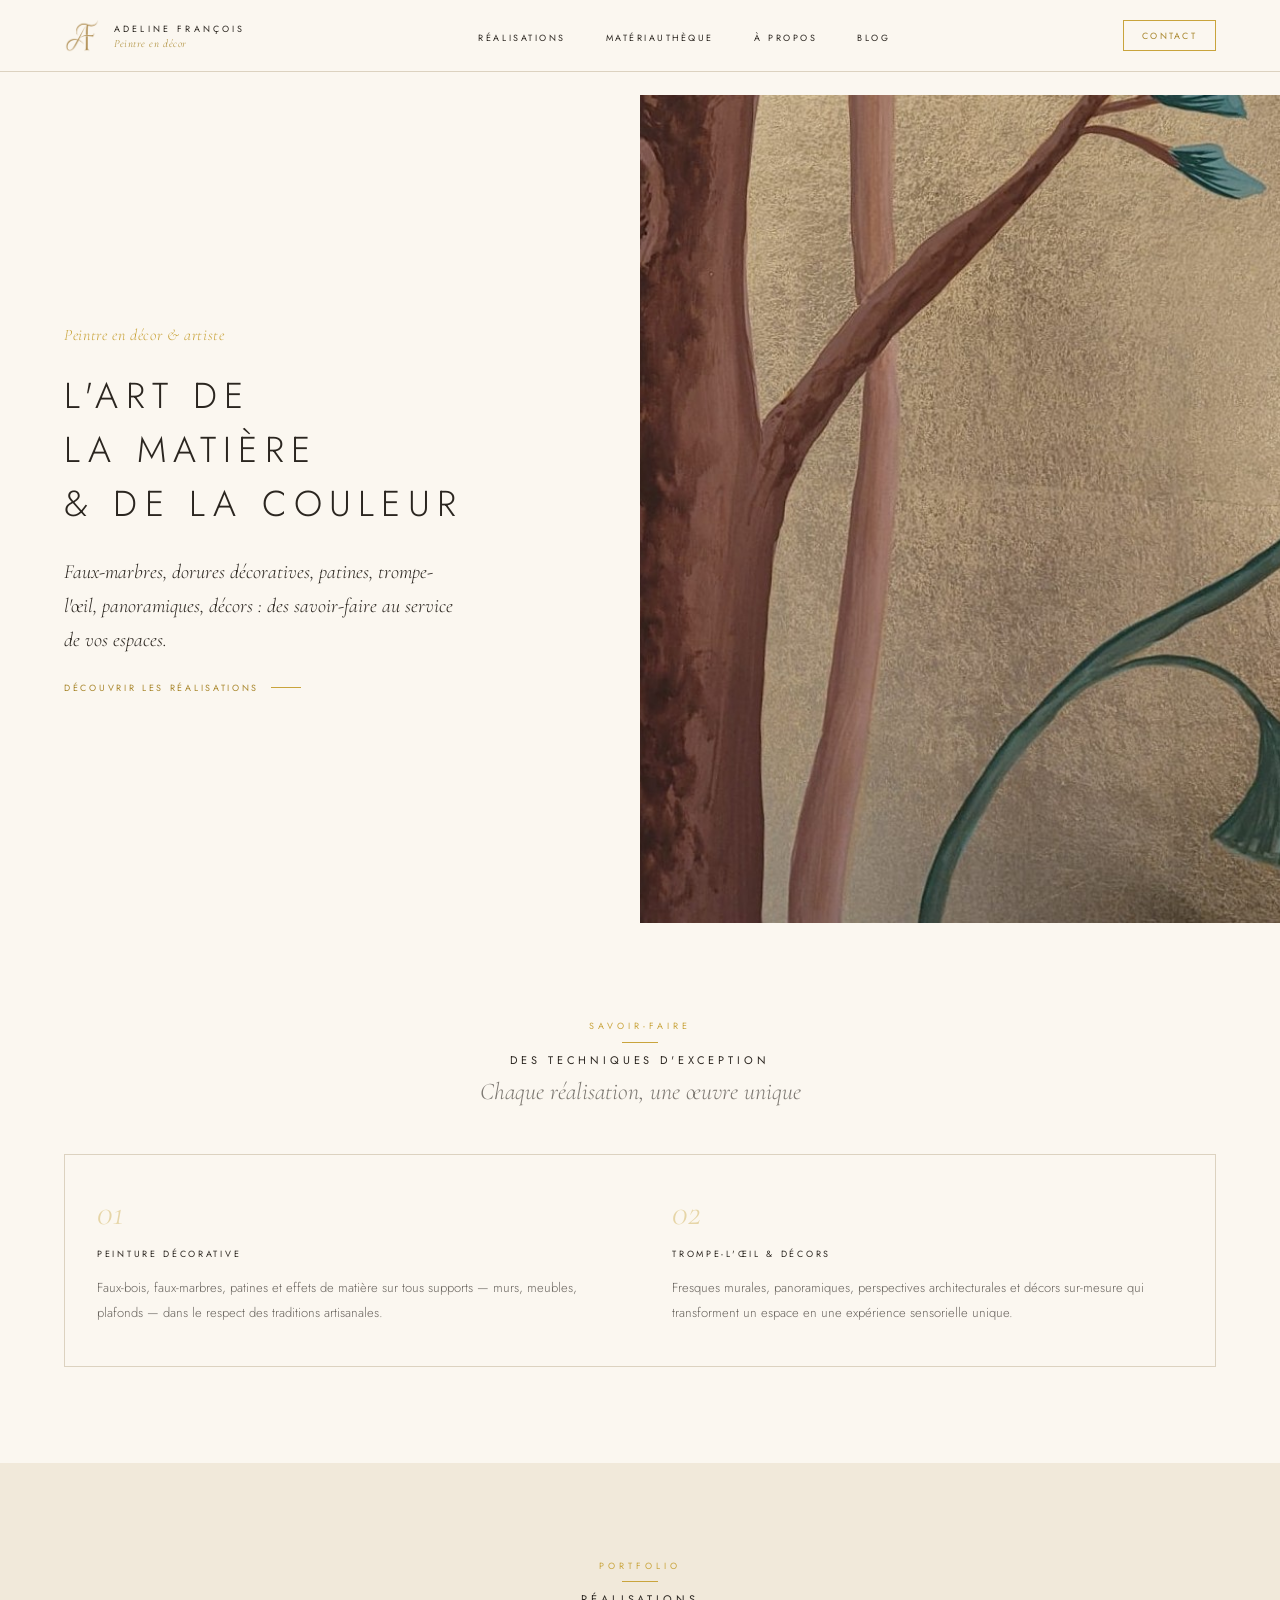
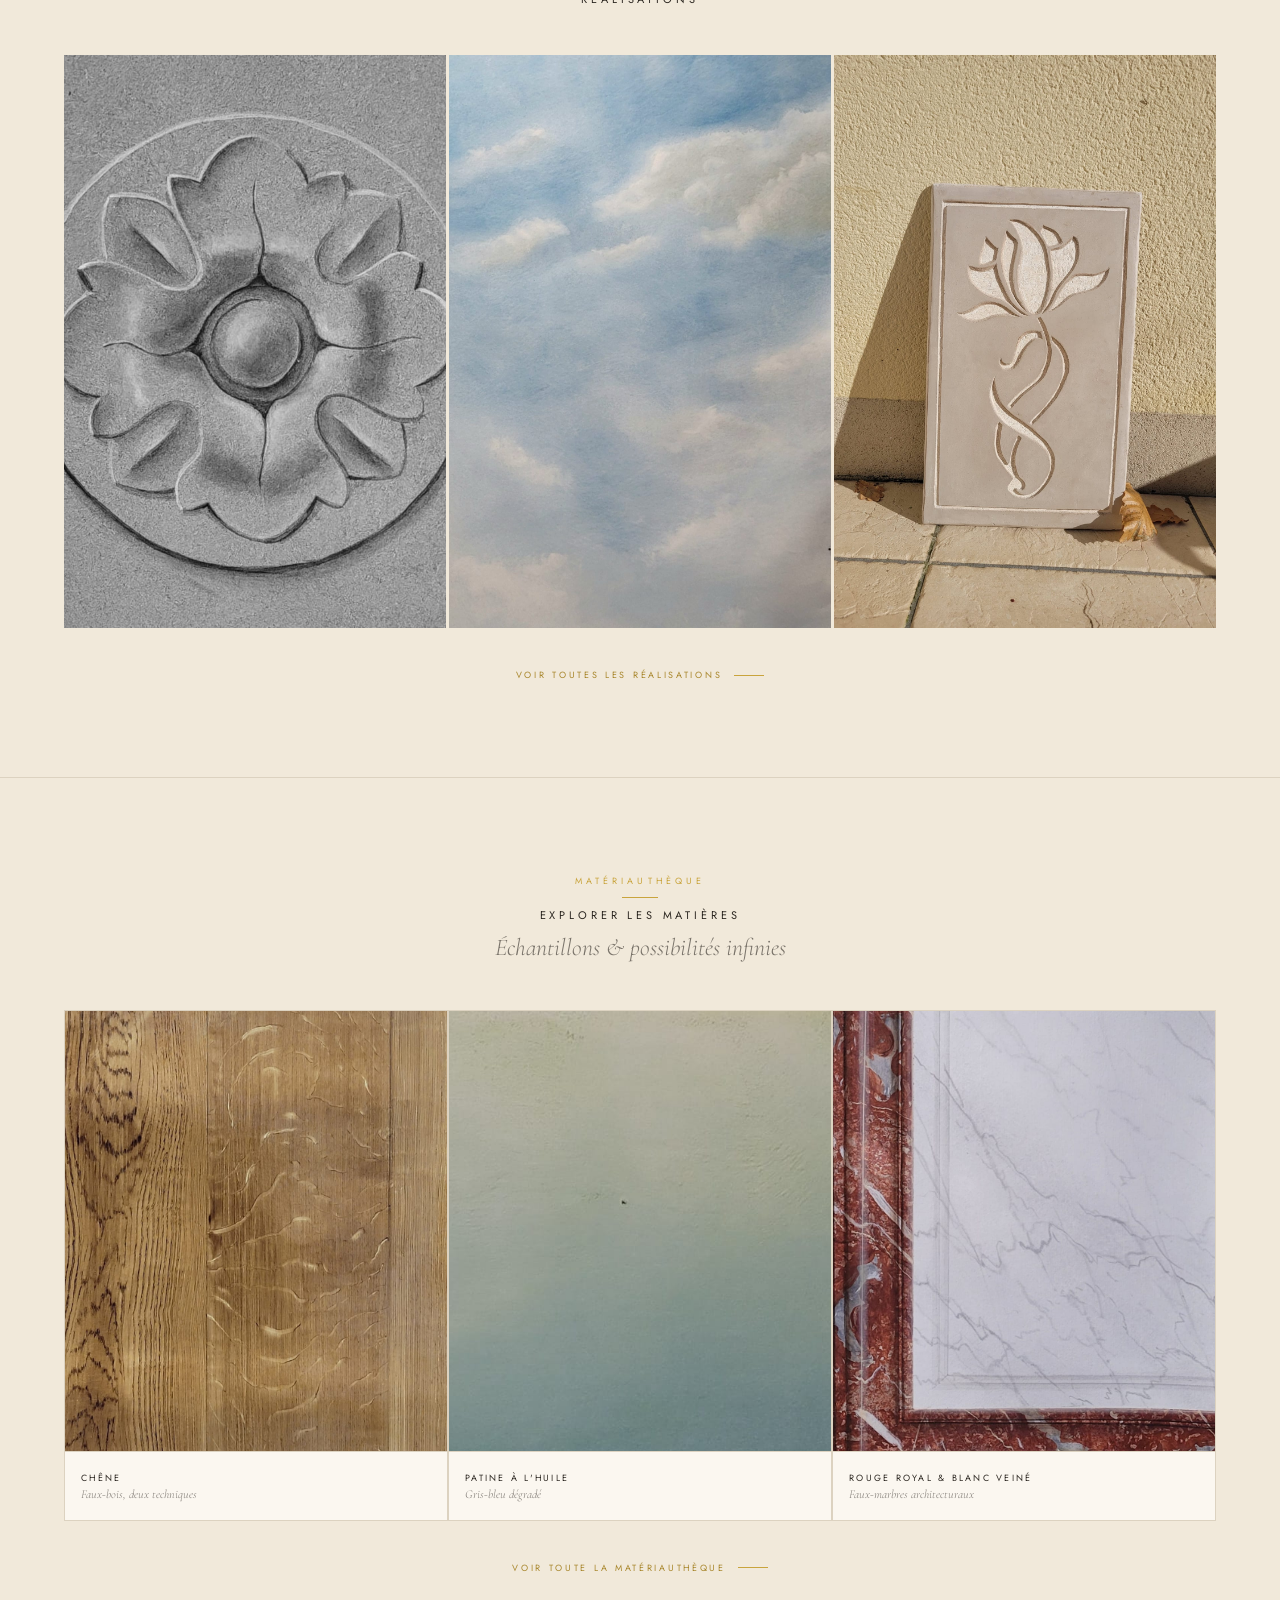
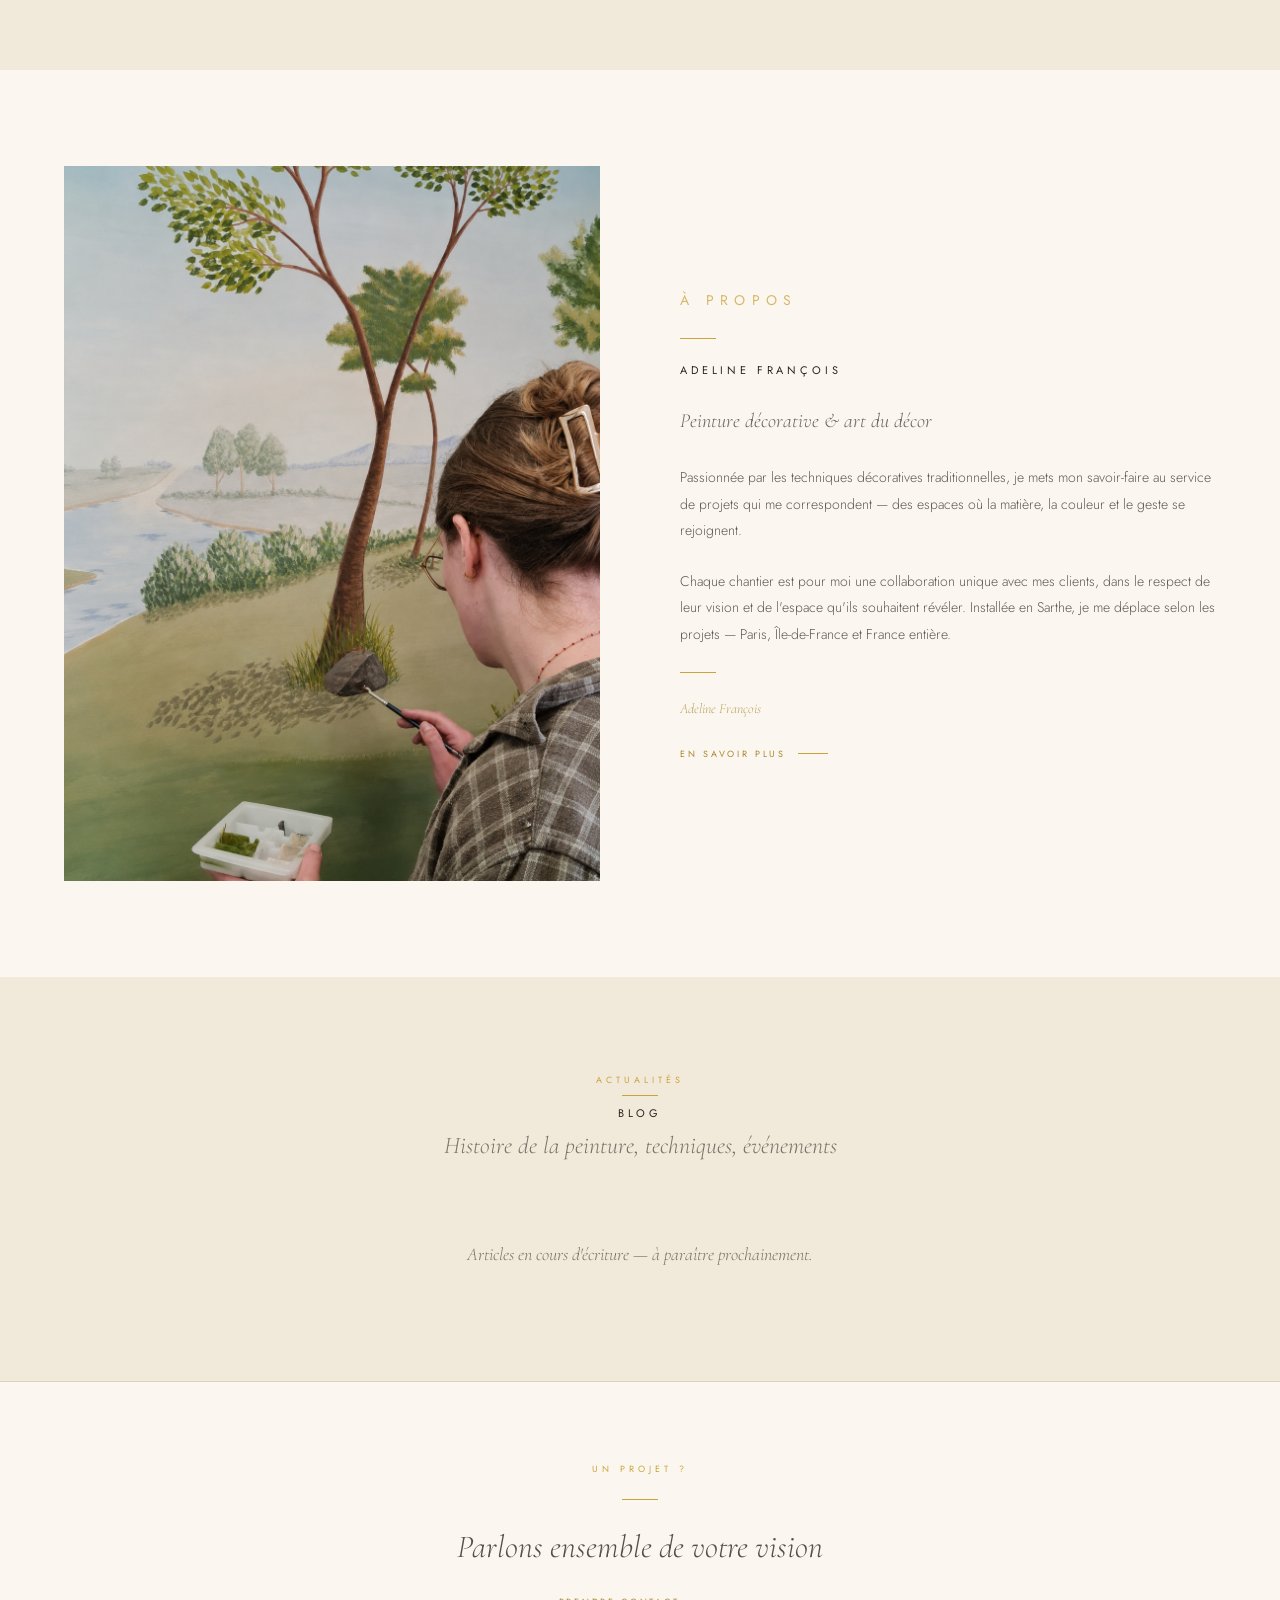
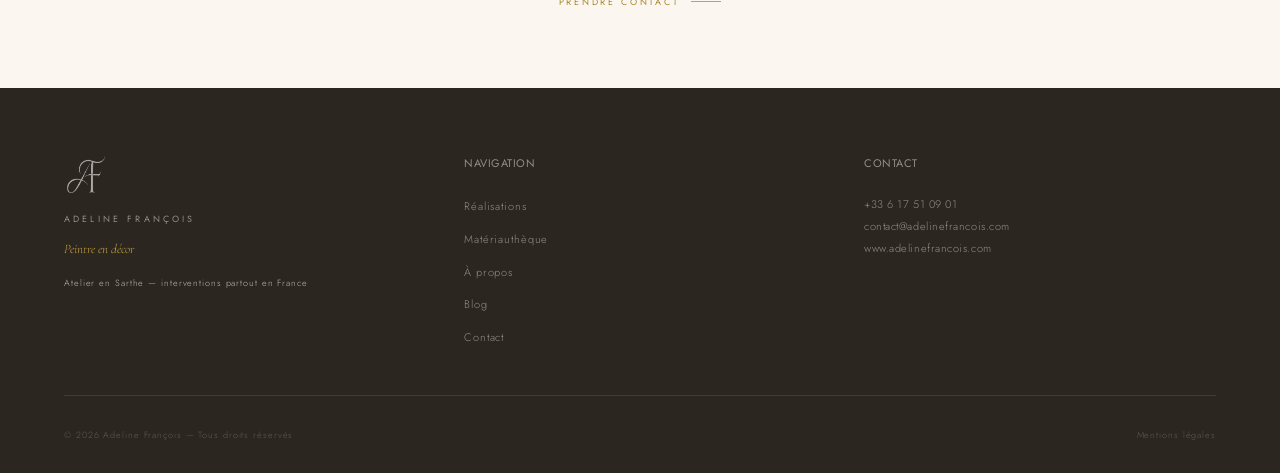
==== commit ef4cfee1: "Add files via upload" ====
--- a/index.html
+++ b/index.html
@@ -1,18 +1,18 @@
-﻿<!DOCTYPE html>
+﻿?<!DOCTYPE html>
 <html lang="fr">
 <head>
   <meta charset="UTF-8">
   <meta name="viewport" content="width=device-width, initial-scale=1.0">
-  <title>Adeline FranÃ§ois â€” Peintre en dÃ©cor</title>
-  <meta name="description" content="Adeline FranÃ§ois, peintre en dÃ©cor au Mans (Sarthe). Faux-marbres, patines, trompe-l'Å“il et dÃ©cors â€” Paris, ÃŽle-de-France, France entiÃ¨re.">
+  <title>Adeline François — Peintre en décor</title>
+  <meta name="description" content="Adeline François, peintre en décor au Mans (Sarthe). Faux-marbres, patines, trompe-l'œil et décors — Paris, Île-de-France, France entière.">
   <link rel="icon" type="image/png" href="images/logo-or.png">
   <link rel="stylesheet" href="css/style.css">
   <script type="application/ld+json">
   {
     "@context": "https://schema.org",
     "@type": "LocalBusiness",
-    "name": "Atelier Adeline FranÃ§ois",
-    "description": "Adeline FranÃ§ois, peintre en dÃ©cor en Sarthe. Faux-marbres, patines, trompe-l'Å“il et dÃ©cors â€” Paris, ÃŽle-de-France et France entiÃ¨re selon les projets.",
+    "name": "Atelier Adeline François",
+    "description": "Adeline François, peintre en décor en Sarthe. Faux-marbres, patines, trompe-l'œil et décors — Paris, Île-de-France et France entière selon les projets.",
     "url": "https://adelinefrancois.com",
     "telephone": "+33617510901",
     "address": {
@@ -20,7 +20,7 @@
       "addressRegion": "Sarthe",
       "addressCountry": "FR"
     },
-    "areaServed": ["Sarthe", "Paris", "ÃŽle-de-France", "France"]
+    "areaServed": ["Sarthe", "Paris", "Île-de-France", "France"]
   }
   </script>
 </head>
@@ -31,14 +31,14 @@
     <a href="index.html" class="nav-logo">
       <img src="images/logo-or.png" alt="Monogramme AF">
       <div class="nav-logo-text">
-        <span>Adeline FranÃ§ois</span>
-        <span>Peintre en dÃ©cor</span>
+        <span>Adeline François</span>
+        <span>Peintre en décor</span>
       </div>
     </a>
     <ul class="nav-links">
-      <li><a href="realisations.html">RÃ©alisations</a></li>
-      <li><a href="materiautheque.html">MatÃ©riauthÃ¨que</a></li>
-      <li><a href="a-propos.html">Ã€ propos</a></li>
+      <li><a href="realisations.html">Réalisations</a></li>
+      <li><a href="materiautheque.html">Matériauthèque</a></li>
+      <li><a href="a-propos.html">À propos</a></li>
       <li><a href="blog.html">Blog</a></li>
     </ul>
     <a href="contact.html" class="nav-contact">Contact</a>
@@ -49,9 +49,9 @@
 
   <!-- Menu mobile -->
   <div class="nav-mobile">
-    <a href="realisations.html">RÃ©alisations</a>
-    <a href="materiautheque.html">MatÃ©riauthÃ¨que</a>
-    <a href="a-propos.html">Ã€ propos</a>
+    <a href="realisations.html">Réalisations</a>
+    <a href="materiautheque.html">Matériauthèque</a>
+    <a href="a-propos.html">À propos</a>
     <a href="blog.html">Blog</a>
     <a href="contact.html">Contact</a>
   </div>
@@ -59,16 +59,16 @@
   <!-- Hero -->
   <section class="hero">
     <div class="hero-left">
-      <p class="hero-eyebrow fade-in">Peintre en dÃ©cor &amp; artiste</p>
-      <h1 class="hero-titre fade-in">L'art de<br>la matiÃ¨re<br>&amp; de la couleur</h1>
+      <p class="hero-eyebrow fade-in">Peintre en décor &amp; artiste</p>
+      <h1 class="hero-titre fade-in">L'art de<br>la matière<br>&amp; de la couleur</h1>
       <p class="hero-desc fade-in">
-        Faux-marbres, dorures dÃ©coratives, patines, trompe-l'Å“il, panoramiques, dÃ©cors : des savoir-faire au service de vos espaces.
+        Faux-marbres, dorures décoratives, patines, trompe-l'œil, panoramiques, décors : des savoir-faire au service de vos espaces.
       </p>
-      <a href="realisations.html" class="btn-lien fade-in">DÃ©couvrir les rÃ©alisations</a>
+      <a href="realisations.html" class="btn-lien fade-in">Découvrir les réalisations</a>
     </div>
     <div class="hero-right">
       <!-- Remplacer src par le nom de votre photo, ex: images/hero.jpg -->
-      <img src="images/real-3.jpeg" alt="Peinture sur feuille de cuivre â€” Adeline FranÃ§ois, peintre en dÃ©cor" style="width:100%;height:100%;object-fit:cover;" onerror="this.style.display='none';this.nextElementSibling.style.display='flex'">
+      <img src="images/real-3.jpeg" alt="Peinture sur feuille de cuivre — Adeline François, peintre en décor" style="width:100%;height:100%;object-fit:cover;" onerror="this.style.display='none';this.nextElementSibling.style.display='flex'">
       <div class="hero-image-placeholder" style="display:none;">
         <img class="logo-watermark" src="images/logo-or.png" alt="">
       </div>
@@ -81,112 +81,112 @@
       <p class="label">Savoir-faire</p>
       <div class="separateur"></div>
       <h2 class="titre-section">Des techniques d'exception</h2>
-      <p class="accent">Chaque rÃ©alisation, une Å“uvre unique</p>
+      <p class="accent">Chaque réalisation, une œuvre unique</p>
     </div>
     <div class="savoir-grid">
       <div class="savoir-card fade-in">
         <div class="savoir-num">01</div>
-        <h3 class="savoir-titre">Peinture dÃ©corative</h3>
-        <p class="savoir-texte">Faux-bois, faux-marbres, patines et effets de matiÃ¨re sur tous supports â€” murs, meubles, plafonds â€” dans le respect des traditions artisanales.</p>
+        <h3 class="savoir-titre">Peinture décorative</h3>
+        <p class="savoir-texte">Faux-bois, faux-marbres, patines et effets de matière sur tous supports — murs, meubles, plafonds — dans le respect des traditions artisanales.</p>
       </div>
       <div class="savoir-card fade-in">
         <div class="savoir-num">02</div>
-        <h3 class="savoir-titre">Trompe-l'Å“il &amp; dÃ©cors</h3>
-        <p class="savoir-texte">Fresques murales, panoramiques, perspectives architecturales et dÃ©cors sur-mesure qui transforment un espace en une expÃ©rience sensorielle unique.</p>
-      </div>
-    </div>
-  </section>
-
-  <!-- RÃ©alisations aperÃ§u -->
+        <h3 class="savoir-titre">Trompe-l'œil &amp; décors</h3>
+        <p class="savoir-texte">Fresques murales, panoramiques, perspectives architecturales et décors sur-mesure qui transforment un espace en une expérience sensorielle unique.</p>
+      </div>
+    </div>
+  </section>
+
+  <!-- Réalisations aperçu -->
   <section class="section-realisations">
     <div class="section-header fade-in">
       <p class="label">Portfolio</p>
       <div class="separateur"></div>
-      <h2 class="titre-section">RÃ©alisations</h2>
+      <h2 class="titre-section">Réalisations</h2>
     </div>
     <div class="galerie-home">
       <div class="galerie-item fade-in">
-        <img src="images/real-1.jpeg" alt="Rosace peinte Ã  l'acrylique â€” Adeline FranÃ§ois, peintre en dÃ©cor">
+        <img src="images/real-1.jpeg" alt="Rosace peinte à l'acrylique — Adeline François, peintre en décor">
         <div class="galerie-legende"><span>Rosace, peinture acrylique</span></div>
       </div>
       <div class="galerie-item fade-in">
-        <img src="images/real-9.jpeg" alt="Faux ciel peint, trompe-l'Å“il â€” Adeline FranÃ§ois, peintre en dÃ©cor">
+        <img src="images/real-9.jpeg" alt="Faux ciel peint, trompe-l'œil — Adeline François, peintre en décor">
         <div class="galerie-legende"><span>Faux ciel</span></div>
       </div>
       <div class="galerie-item fade-in">
-        <img src="images/real-12.jpeg" alt="Sgrafitte inspiration art nouveau â€” Adeline FranÃ§ois, peintre en dÃ©cor">
+        <img src="images/real-12.jpeg" alt="Sgrafitte inspiration art nouveau — Adeline François, peintre en décor">
         <div class="galerie-legende"><span>Sgrafitto inspiration art nouveau</span></div>
       </div>
     </div>
     <div class="voir-plus fade-in">
-      <a href="realisations.html" class="btn-lien">Voir toutes les rÃ©alisations</a>
-    </div>
-  </section>
-
-  <!-- MatÃ©riauthÃ¨que aperÃ§u -->
+      <a href="realisations.html" class="btn-lien">Voir toutes les réalisations</a>
+    </div>
+  </section>
+
+  <!-- Matériauthèque aperçu -->
   <section class="section-materiautheque">
     <div class="section-header fade-in">
-      <p class="label">MatÃ©riauthÃ¨que</p>
-      <div class="separateur"></div>
-      <h2 class="titre-section">Explorer les matiÃ¨res</h2>
-      <p class="accent">Ã‰chantillons &amp; possibilitÃ©s infinies</p>
+      <p class="label">Matériauthèque</p>
+      <div class="separateur"></div>
+      <h2 class="titre-section">Explorer les matières</h2>
+      <p class="accent">Échantillons &amp; possibilités infinies</p>
     </div>
     <div class="mat-grid" style="grid-template-columns: repeat(3, 1fr);">
       <div class="mat-card fade-in">
-        <img src="images/mat-9.jpeg" alt="Faux bois chÃªne â€” Adeline FranÃ§ois, peintre en dÃ©cor" style="position:absolute;inset:0;width:100%;height:100%;object-fit:cover;">
+        <img src="images/mat-9.jpeg" alt="Faux bois chêne — Adeline François, peintre en décor" style="position:absolute;inset:0;width:100%;height:100%;object-fit:cover;">
         <div class="mat-card-info">
-          <p class="mat-card-nom">ChÃªne</p>
+          <p class="mat-card-nom">Chêne</p>
           <p class="mat-card-desc">Faux-bois, deux techniques</p>
         </div>
       </div>
       <div class="mat-card fade-in">
-        <img src="images/mat-11.jpeg" alt="Patine Ã  l'huile gris-bleu â€” Adeline FranÃ§ois, peintre en dÃ©cor" style="position:absolute;inset:0;width:100%;height:100%;object-fit:cover;">
+        <img src="images/mat-11.jpeg" alt="Patine à l'huile gris-bleu — Adeline François, peintre en décor" style="position:absolute;inset:0;width:100%;height:100%;object-fit:cover;">
         <div class="mat-card-info">
-          <p class="mat-card-nom">Patine Ã  l'huile</p>
-          <p class="mat-card-desc">Gris-bleu dÃ©gradÃ©</p>
+          <p class="mat-card-nom">Patine à l'huile</p>
+          <p class="mat-card-desc">Gris-bleu dégradé</p>
         </div>
       </div>
       <div class="mat-card fade-in">
-        <img src="images/mat-2.jpeg" alt="Faux marbre rouge royal et blanc veinÃ© â€” Adeline FranÃ§ois, peintre en dÃ©cor" style="position:absolute;inset:0;width:100%;height:100%;object-fit:cover;">
+        <img src="images/mat-2.jpeg" alt="Faux marbre rouge royal et blanc veiné — Adeline François, peintre en décor" style="position:absolute;inset:0;width:100%;height:100%;object-fit:cover;">
         <div class="mat-card-info">
-          <p class="mat-card-nom">Rouge royal &amp; blanc veinÃ©</p>
+          <p class="mat-card-nom">Rouge royal &amp; blanc veiné</p>
           <p class="mat-card-desc">Faux-marbres architecturaux</p>
         </div>
       </div>
     </div>
     <div class="voir-plus fade-in">
-      <a href="materiautheque.html" class="btn-lien">Voir toute la matÃ©riauthÃ¨que</a>
-    </div>
-  </section>
-
-  <!-- Ã€ propos aperÃ§u -->
+      <a href="materiautheque.html" class="btn-lien">Voir toute la matériauthèque</a>
+    </div>
+  </section>
+
+  <!-- À propos aperçu -->
   <section class="section-apropos">
     <div class="apropos-photo fade-in">
-      <img src="images/heroessai.png" alt="Adeline FranÃ§ois, peintre en dÃ©cor au Mans" style="width:100%;height:100%;object-fit:cover;">
+      <img src="images/heroessai.png" alt="Adeline François, peintre en décor au Mans" style="width:100%;height:100%;object-fit:cover;">
     </div>
     <div class="apropos-texte fade-in">
-      <p class="label">Ã€ propos</p>
+      <p class="label">À propos</p>
       <div class="or-line"></div>
-      <h2 class="titre-section">Adeline FranÃ§ois</h2>
-      <p class="accent" style="font-size: 20px; opacity: 0.7;">Peinture dÃ©corative &amp; art du dÃ©cor</p>
-      <p>PassionnÃ©e par les techniques dÃ©coratives traditionnelles, je mets mon savoir-faire au service de projets qui me correspondent â€” des espaces oÃ¹ la matiÃ¨re, la couleur et le geste se rejoignent.</p>
-      <p>Chaque chantier est pour moi une collaboration unique avec mes clients, dans le respect de leur vision et de l'espace qu'ils souhaitent rÃ©vÃ©ler. InstallÃ©e en Sarthe, je me dÃ©place selon les projets â€” Paris, ÃŽle-de-France et France entiÃ¨re.</p>
+      <h2 class="titre-section">Adeline François</h2>
+      <p class="accent" style="font-size: 20px; opacity: 0.7;">Peinture décorative &amp; art du décor</p>
+      <p>Passionnée par les techniques décoratives traditionnelles, je mets mon savoir-faire au service de projets qui me correspondent — des espaces où la matière, la couleur et le geste se rejoignent.</p>
+      <p>Chaque chantier est pour moi une collaboration unique avec mes clients, dans le respect de leur vision et de l'espace qu'ils souhaitent révéler. Installée en Sarthe, je me déplace selon les projets — Paris, Île-de-France et France entière.</p>
       <div class="or-line"></div>
-      <p class="apropos-signature">Adeline FranÃ§ois</p>
+      <p class="apropos-signature">Adeline François</p>
       <a href="a-propos.html" class="btn-lien">En savoir plus</a>
     </div>
   </section>
 
-  <!-- Blog aperÃ§u -->
+  <!-- Blog aperçu -->
   <section class="section-blog">
     <div class="section-header fade-in">
-      <p class="label">ActualitÃ©s</p>
+      <p class="label">Actualités</p>
       <div class="separateur"></div>
       <h2 class="titre-section">Blog</h2>
-      <p class="accent">Histoire de la peinture, techniques, Ã©vÃ©nements</p>
+      <p class="accent">Histoire de la peinture, techniques, événements</p>
     </div>
     <div class="fade-in" style="text-align:center; padding: 2rem 0 1rem;">
-      <p class="accent" style="font-size: 18px; opacity: 0.6; line-height: 1.6;">Articles en cours d'Ã©criture â€” Ã  paraÃ®tre prochainement.</p>
+      <p class="accent" style="font-size: 18px; opacity: 0.6; line-height: 1.6;">Articles en cours d'écriture — à paraître prochainement.</p>
     </div>
   </section>
 
@@ -206,17 +206,17 @@
   <footer>
     <div class="footer-top">
       <div class="footer-brand">
-        <img src="images/logo-ivoire.png" alt="Adeline FranÃ§ois" style="filter: brightness(0) invert(1); opacity: 0.6; width:44px; height:44px; object-fit:contain;">
-        <p class="footer-brand-name">Adeline FranÃ§ois</p>
-        <p class="footer-brand-tagline">Peintre en dÃ©cor</p>
-        <p style="font-family:'Jost',sans-serif; font-size:9px; letter-spacing:0.1em; color:var(--greige); opacity:0.85; margin-top:3px;">Atelier en Sarthe â€” interventions partout en France</p>
+        <img src="images/logo-ivoire.png" alt="Adeline François" style="filter: brightness(0) invert(1); opacity: 0.6; width:44px; height:44px; object-fit:contain;">
+        <p class="footer-brand-name">Adeline François</p>
+        <p class="footer-brand-tagline">Peintre en décor</p>
+        <p style="font-family:'Jost',sans-serif; font-size:9px; letter-spacing:0.1em; color:var(--greige); opacity:0.85; margin-top:3px;">Atelier en Sarthe — interventions partout en France</p>
       </div>
       <div class="footer-col">
         <p class="footer-col-titre">Navigation</p>
         <ul>
-          <li><a href="realisations.html">RÃ©alisations</a></li>
-          <li><a href="materiautheque.html">MatÃ©riauthÃ¨que</a></li>
-          <li><a href="a-propos.html">Ã€ propos</a></li>
+          <li><a href="realisations.html">Réalisations</a></li>
+          <li><a href="materiautheque.html">Matériauthèque</a></li>
+          <li><a href="a-propos.html">À propos</a></li>
           <li><a href="blog.html">Blog</a></li>
           <li><a href="contact.html">Contact</a></li>
         </ul>
@@ -231,9 +231,9 @@
       </div>
     </div>
     <div class="footer-bottom">
-      <p class="footer-copy">&copy; 2026 Adeline FranÃ§ois â€” Tous droits rÃ©servÃ©s</p>
+      <p class="footer-copy">&copy; 2026 Adeline François — Tous droits réservés</p>
       <div class="footer-legal">
-        <a href="mentions-legales.html">Mentions lÃ©gales</a>
+        <a href="mentions-legales.html">Mentions légales</a>
       </div>
     </div>
   </footer>
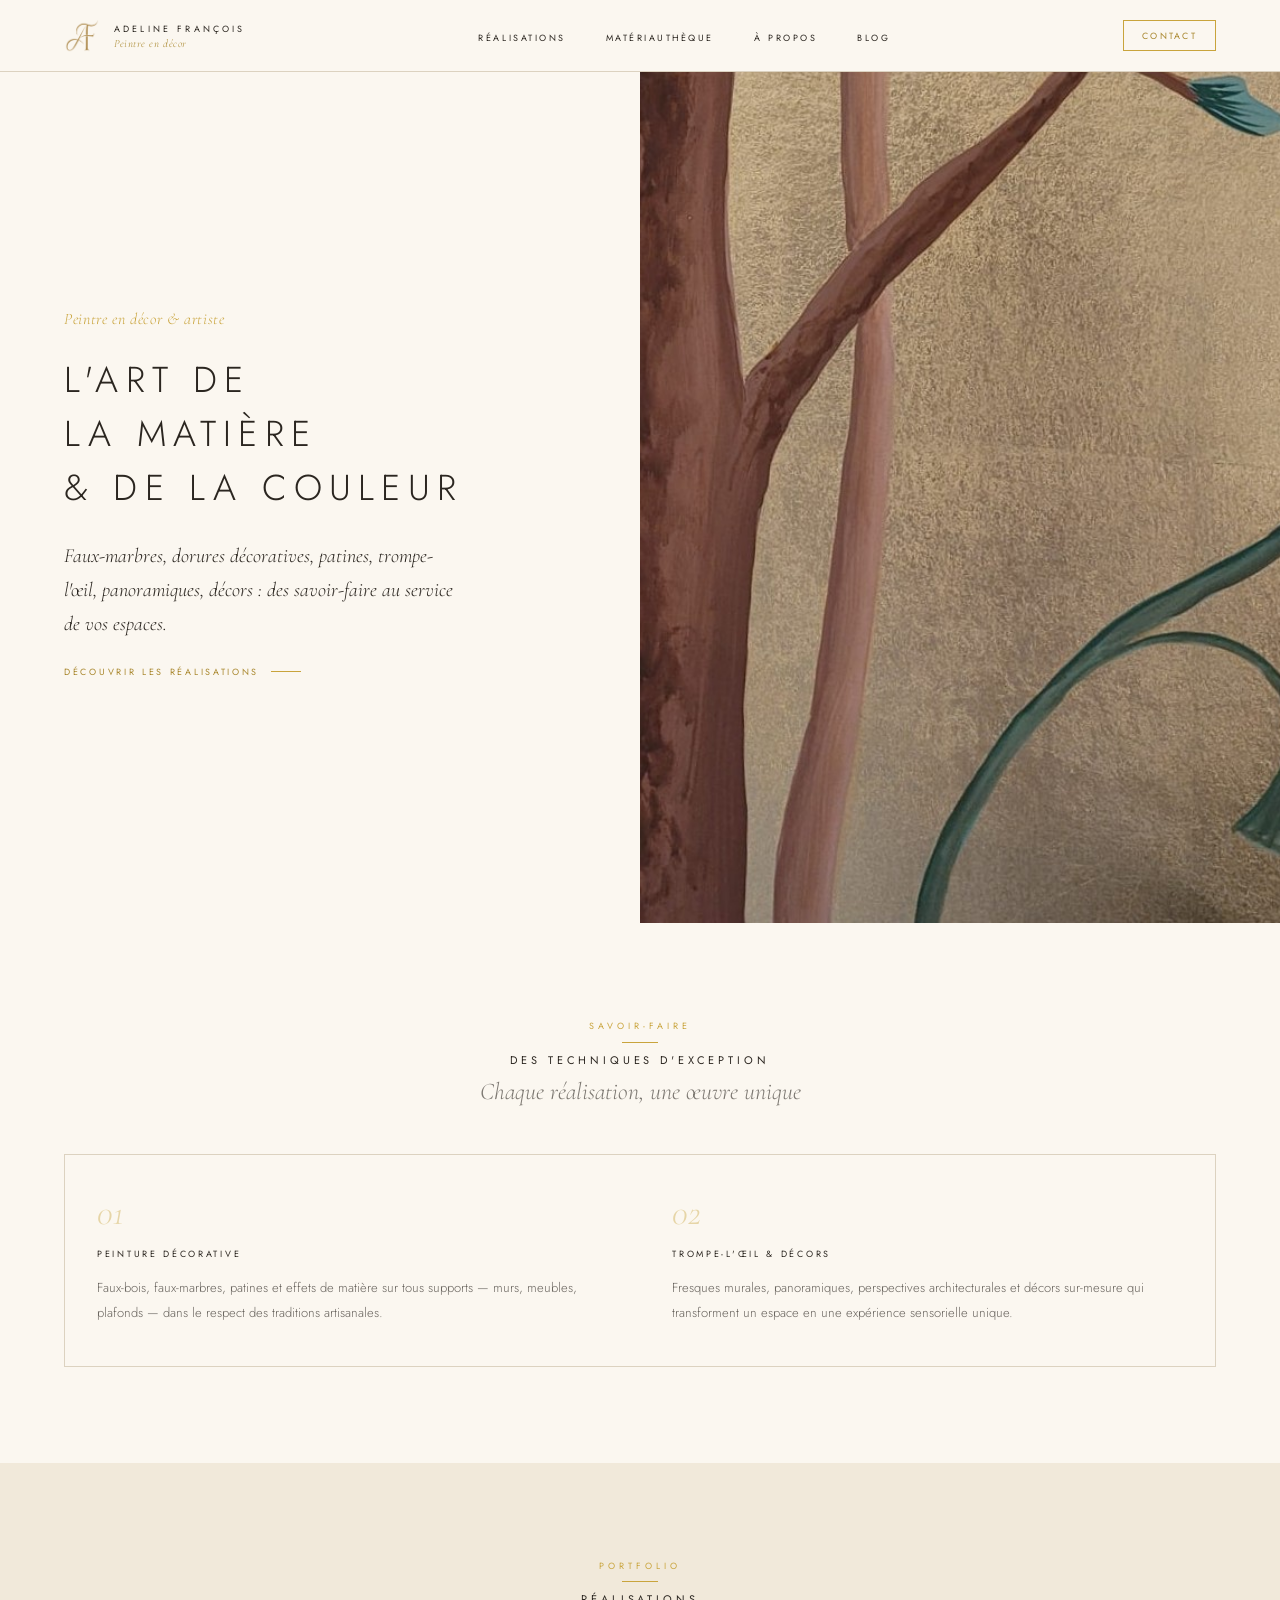
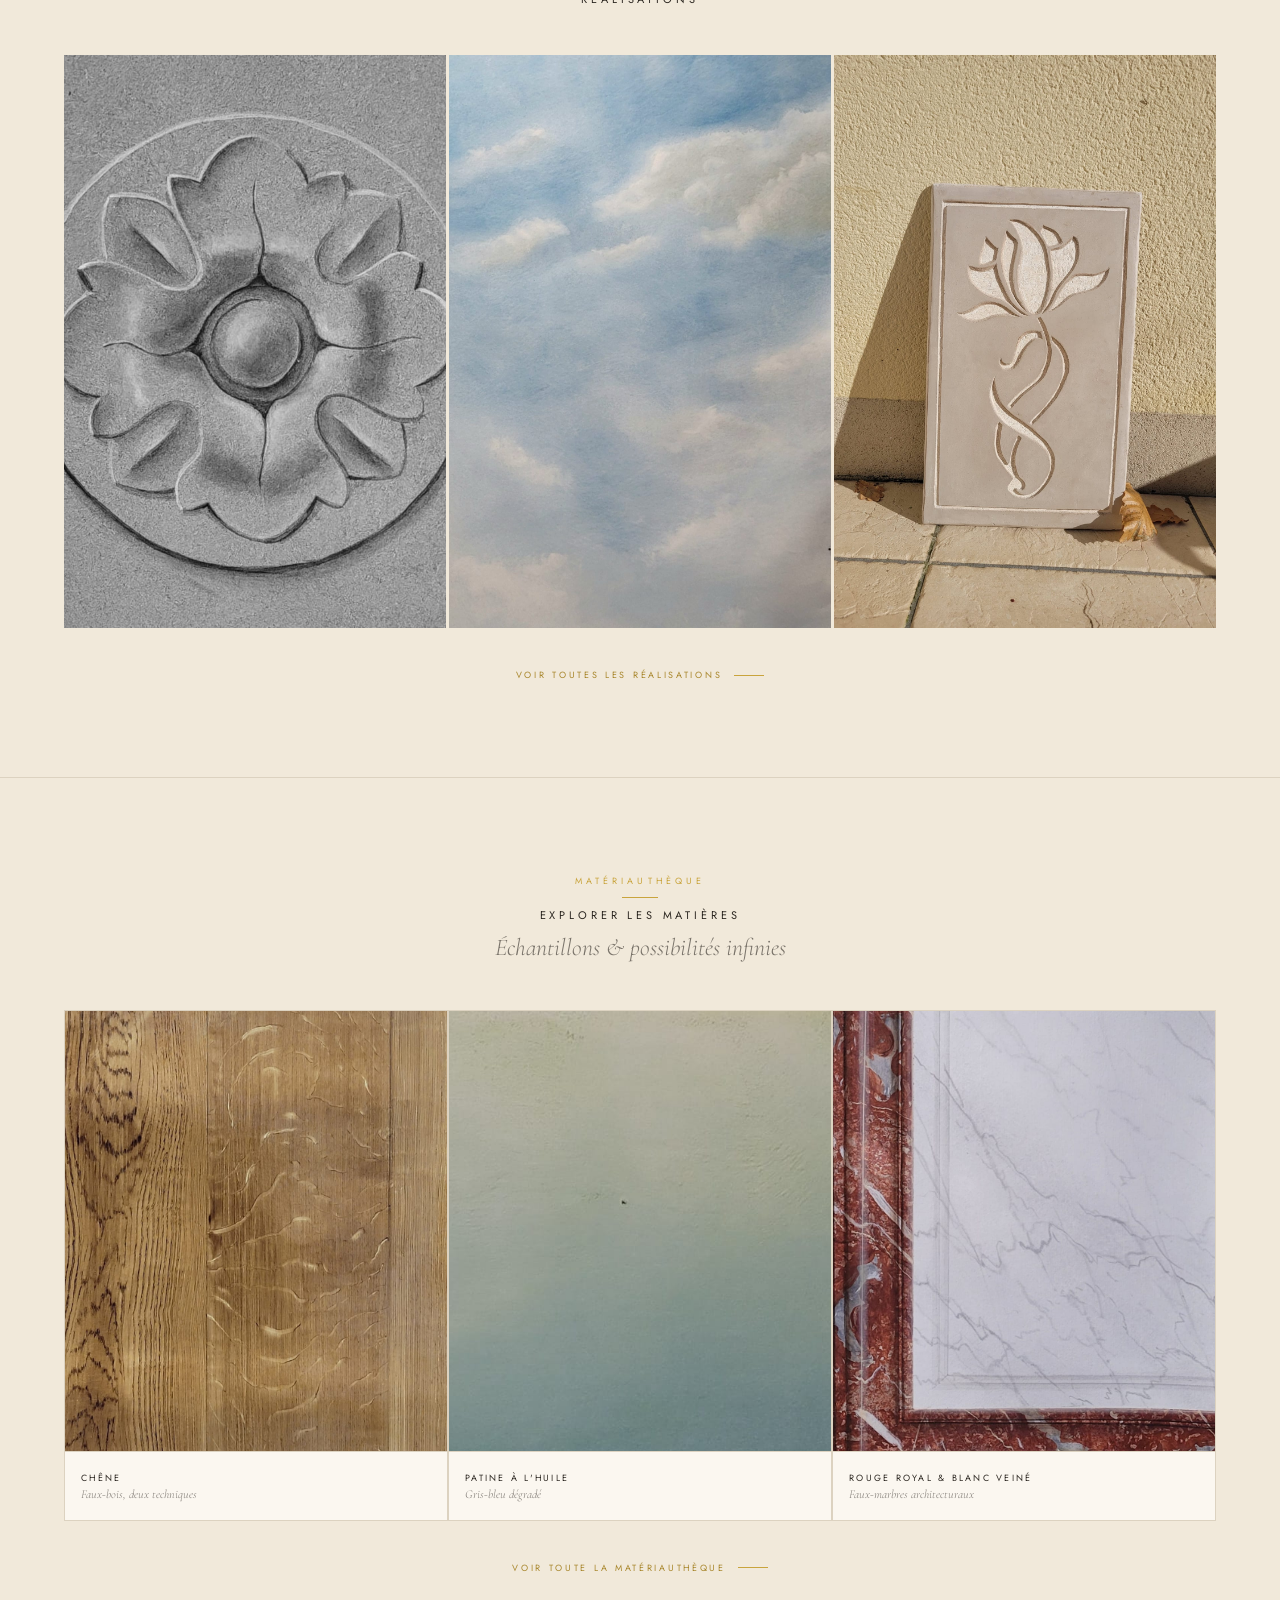
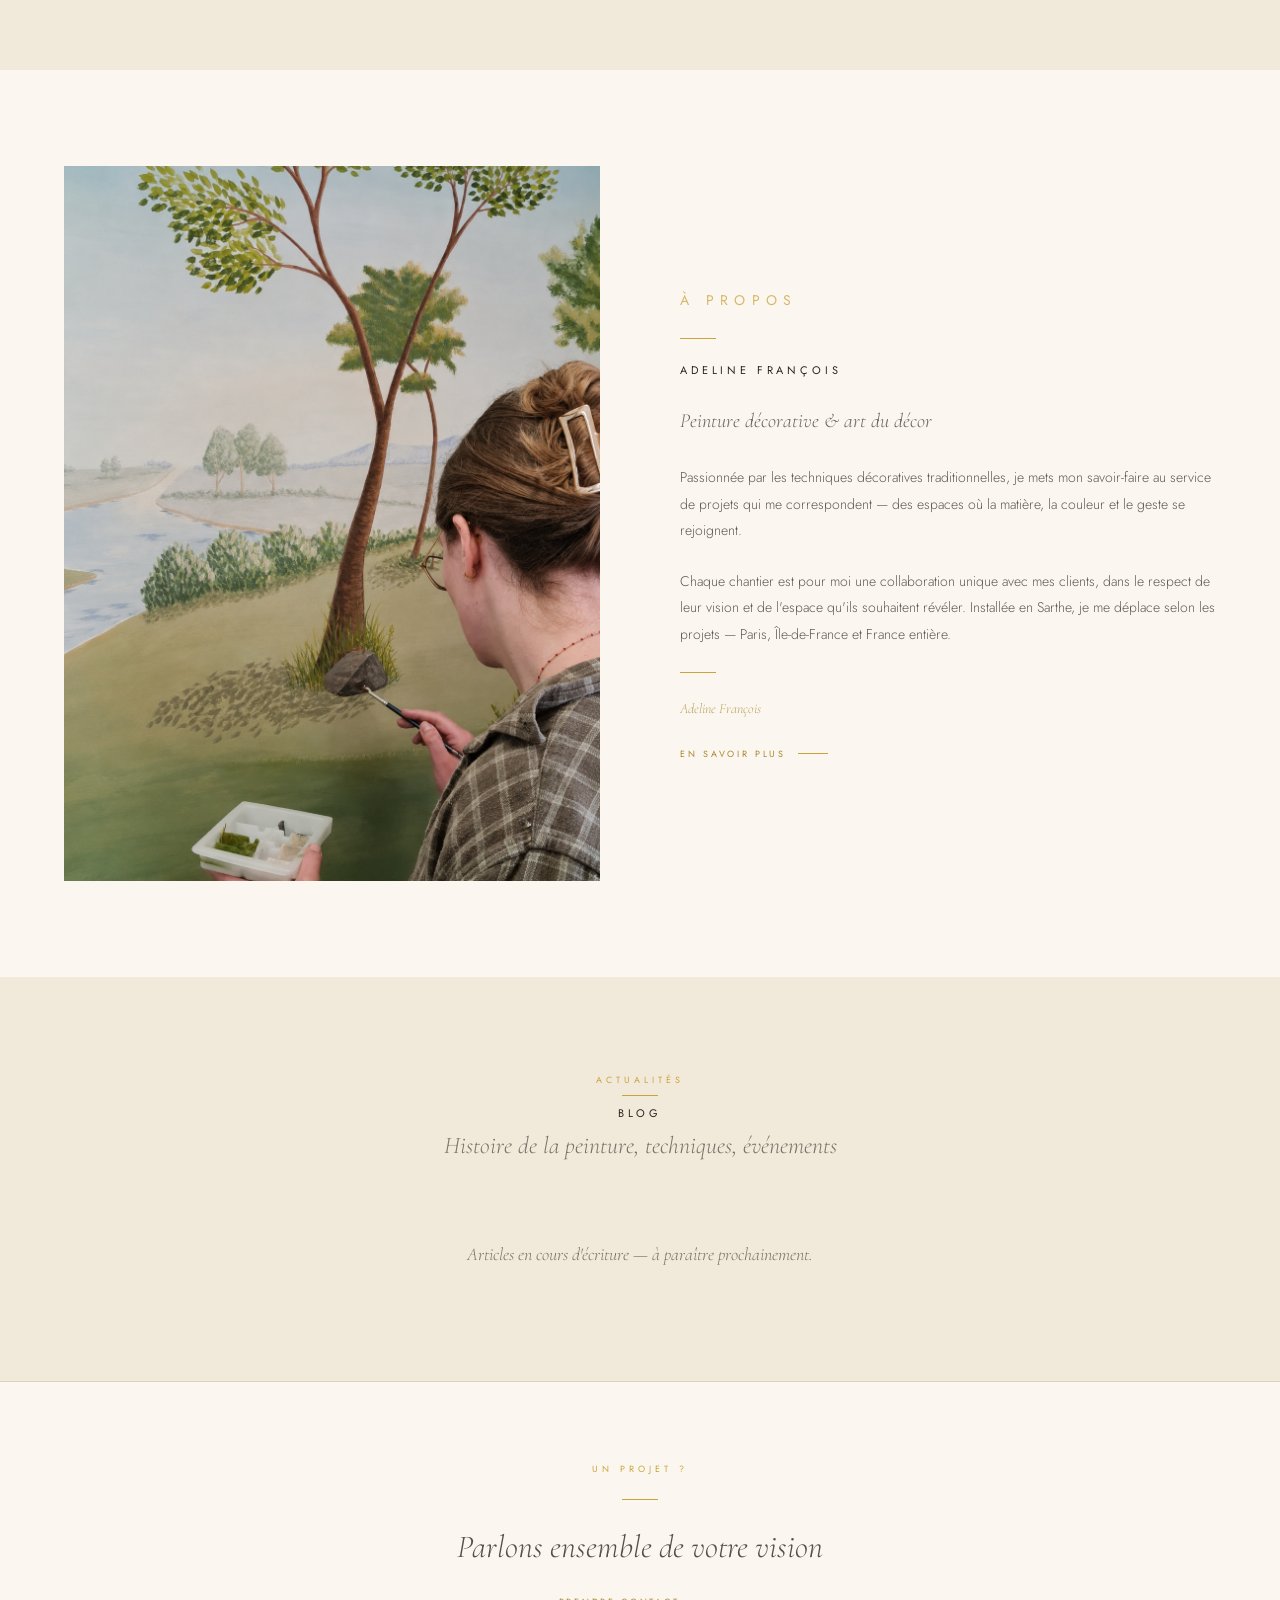
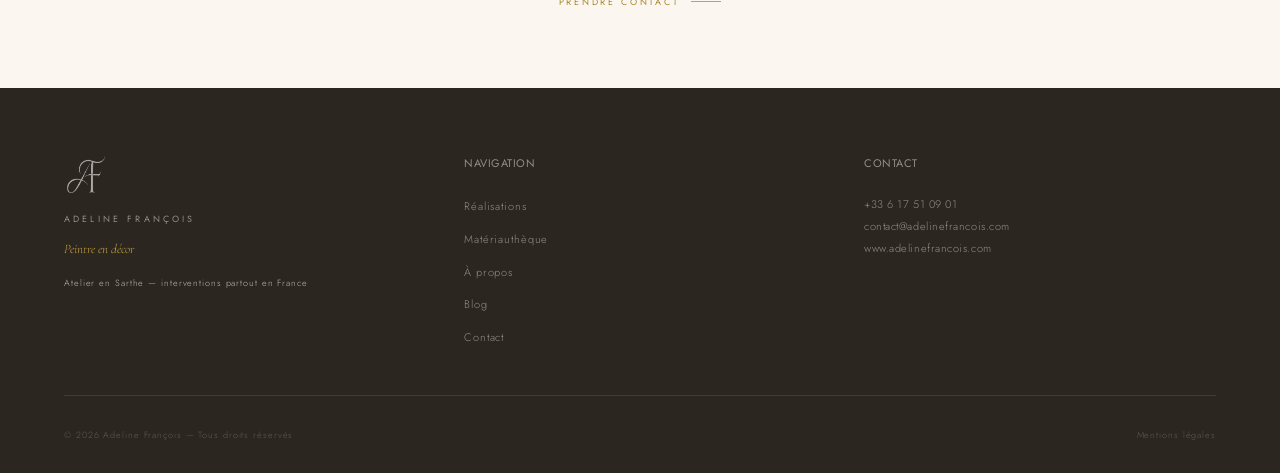
==== commit be5dad54: "Add files via upload" ====
--- a/index.html
+++ b/index.html
@@ -1,4 +1,4 @@
-﻿?<!DOCTYPE html>
+?<!DOCTYPE html>
 <html lang="fr">
 <head>
   <meta charset="UTF-8">
--- a/css/style.css
+++ b/css/style.css
@@ -161,16 +161,16 @@
 
 /* ── Hero ───────────────────────────────────────────────── */
 .hero {
-  margin-top: var(--nav-h);
   display: grid;
   grid-template-columns: 1fr 1fr;
-  min-height: calc(100vh - var(--nav-h));
+  min-height: 100vh;
 }
 .hero-left {
   display: flex;
   flex-direction: column;
   justify-content: center;
   padding: 5rem var(--side);
+  padding-top: calc(var(--nav-h) + 3rem);
   gap: 1.5rem;
 }
 .hero-eyebrow {
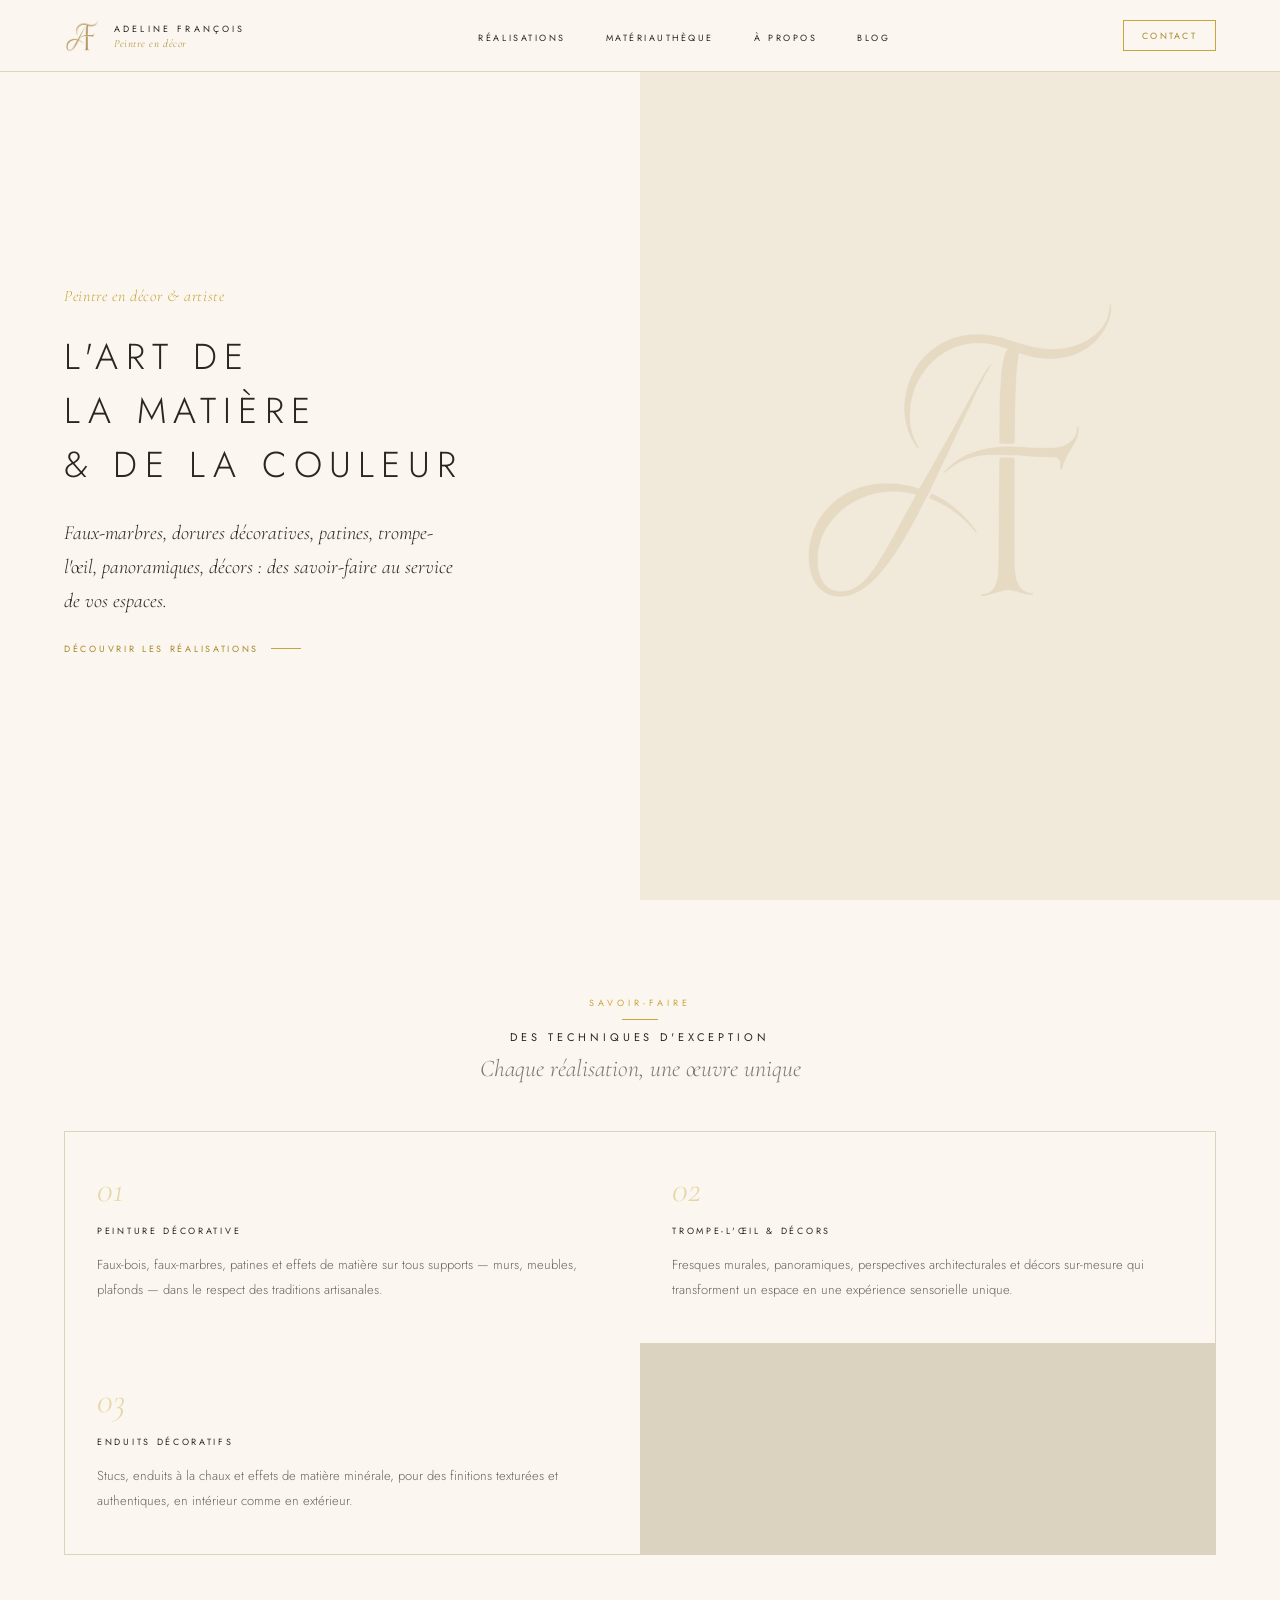
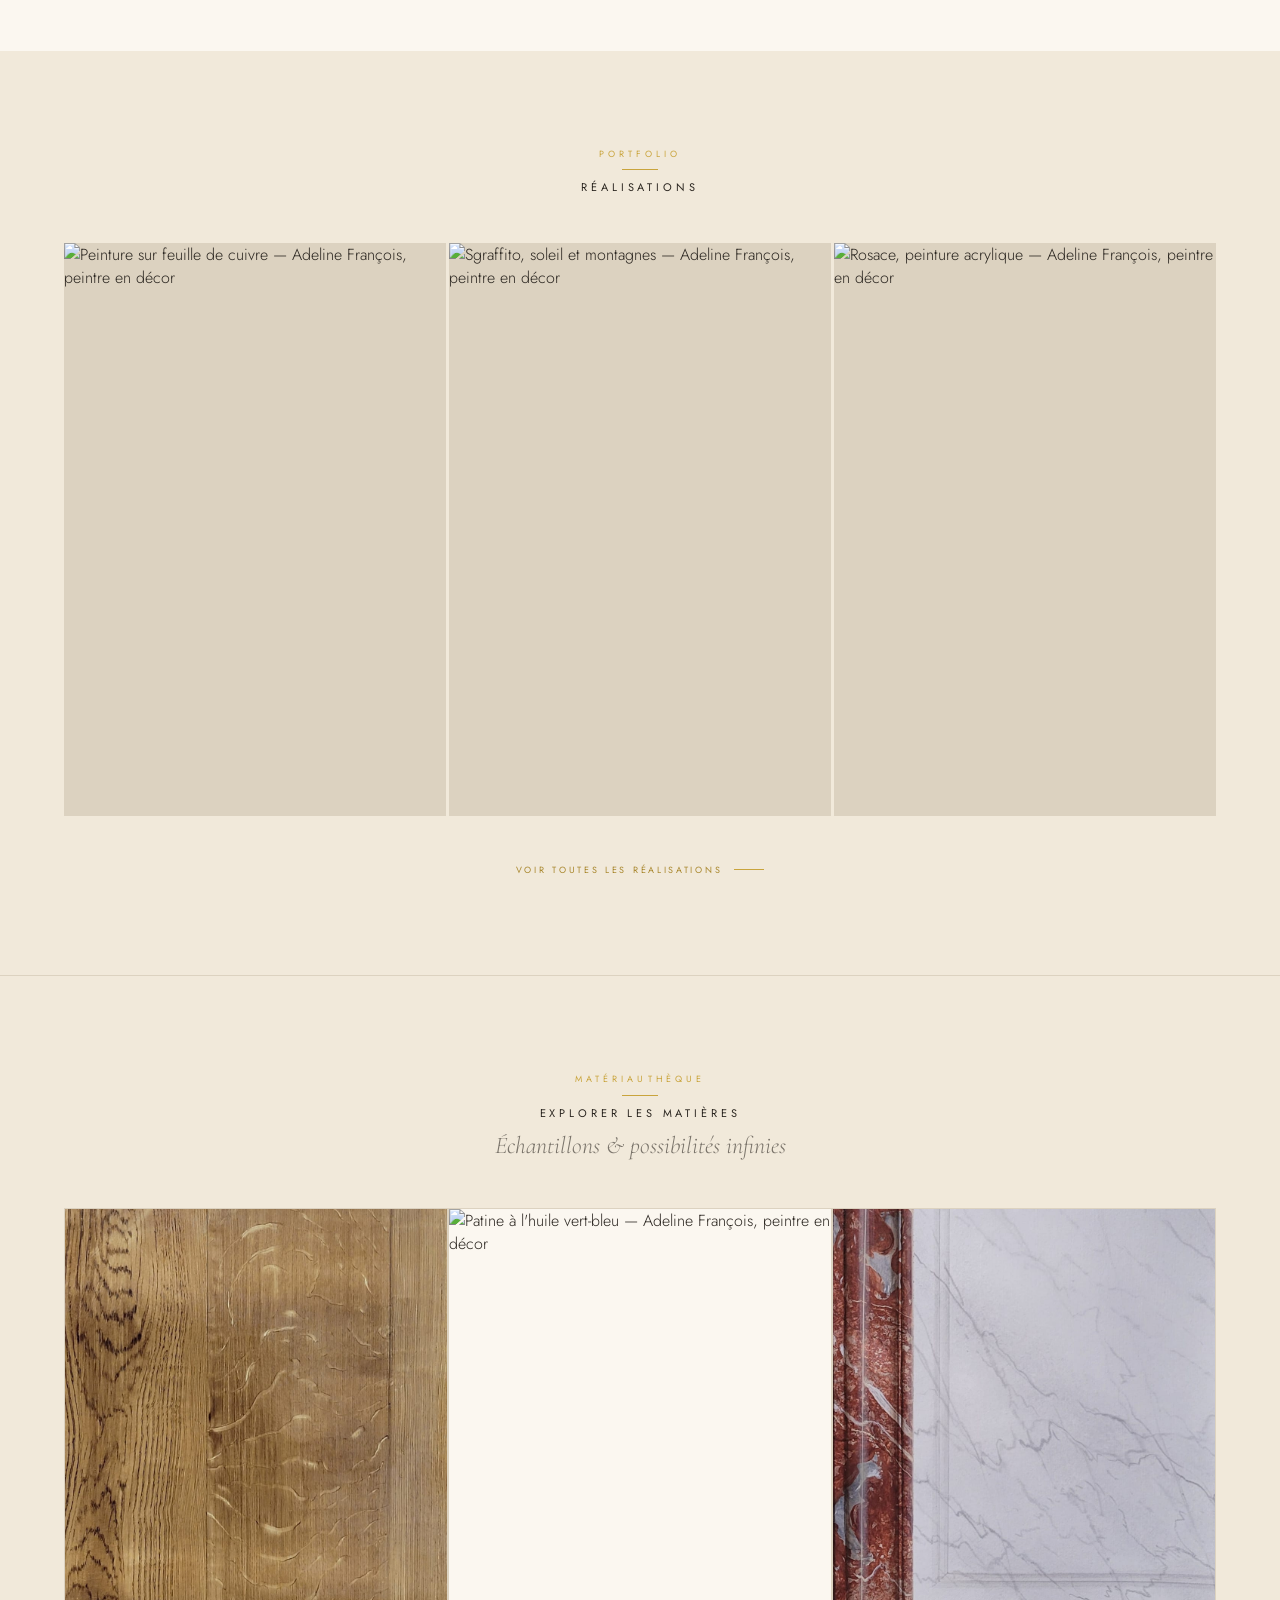
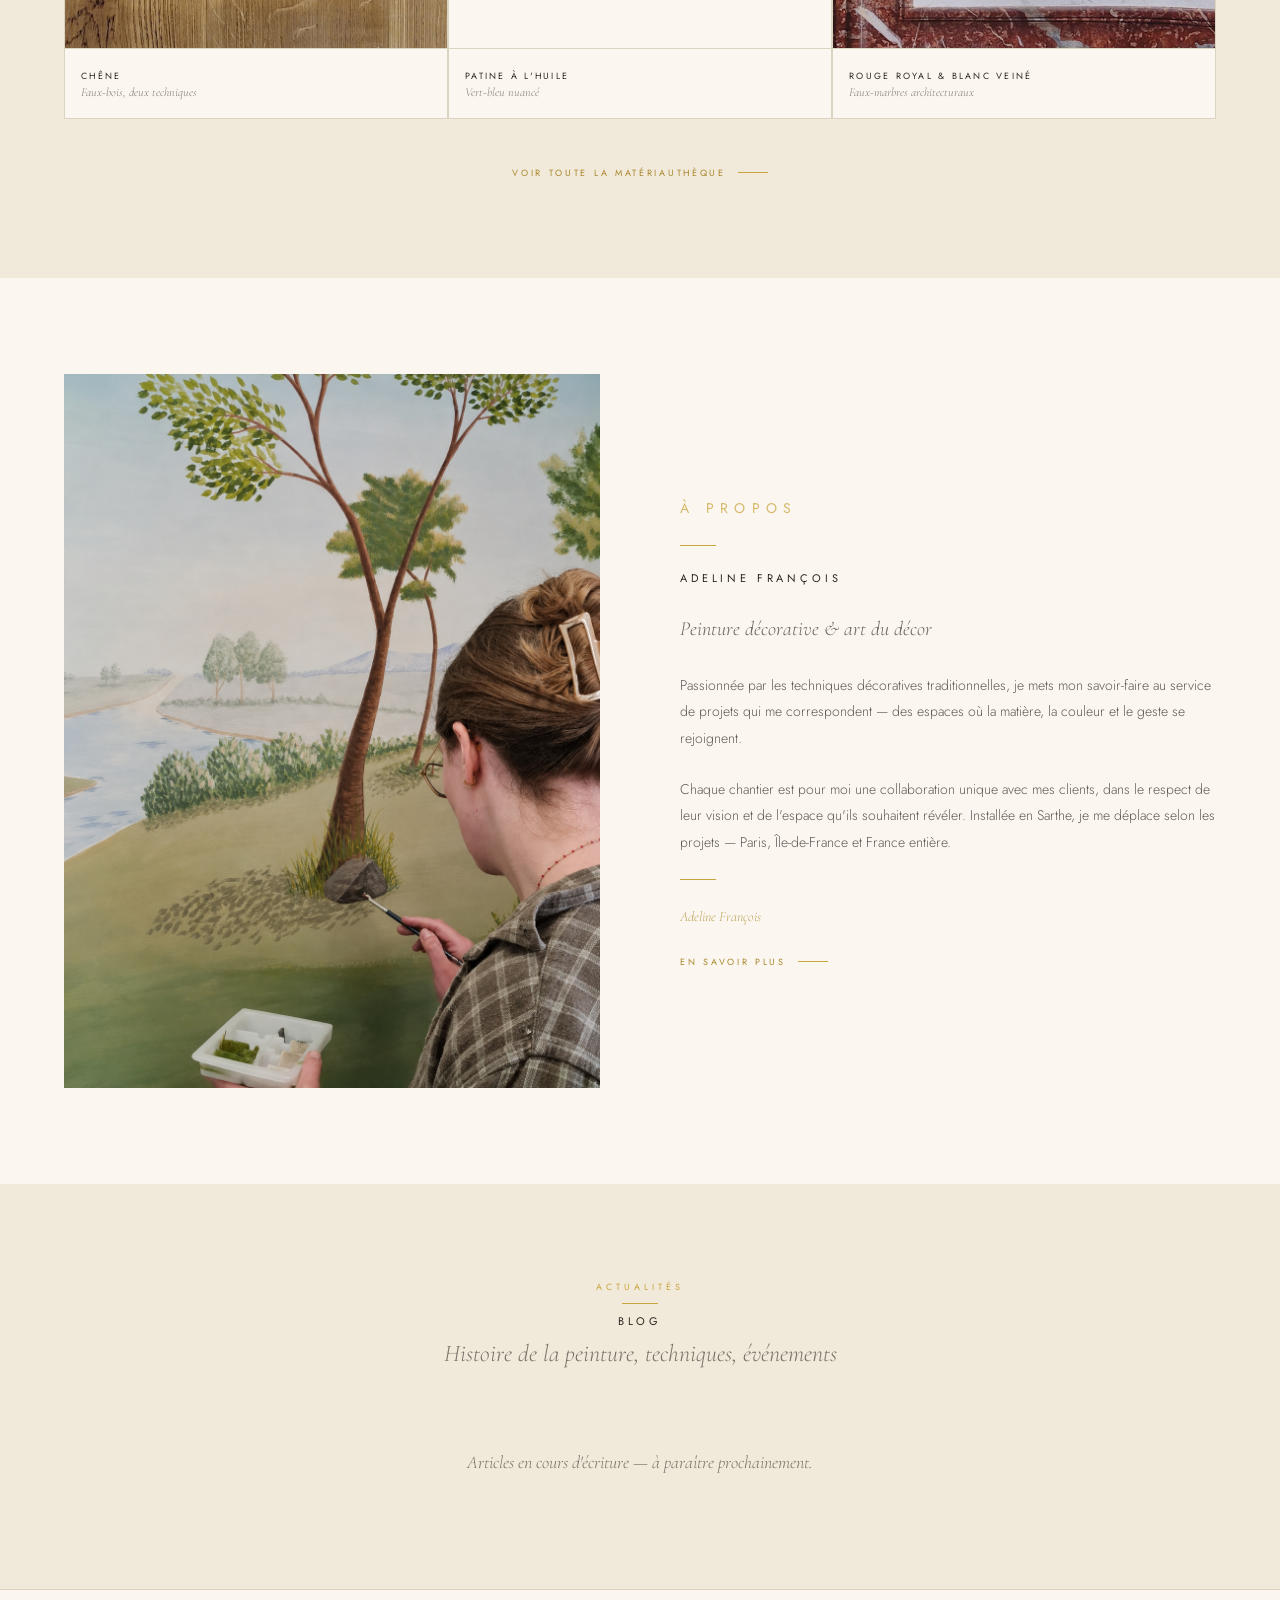
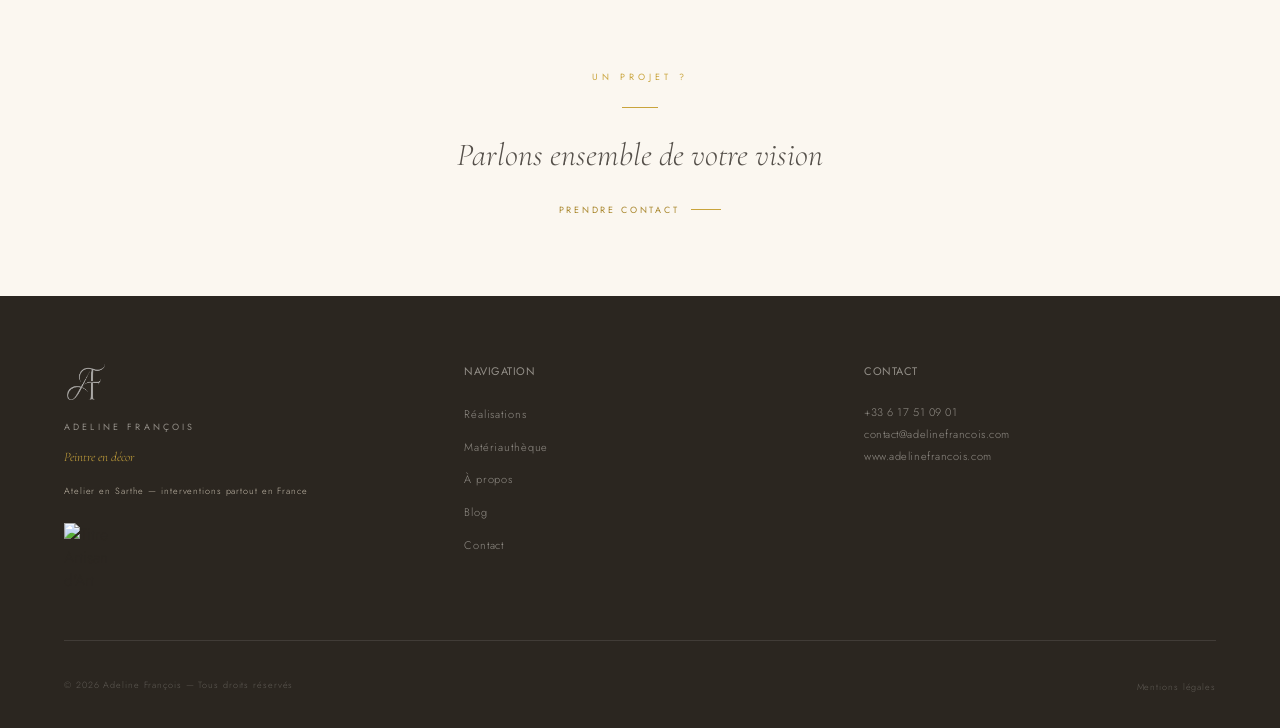
==== commit f85df88a: "Add files via upload" ====
--- a/index.html
+++ b/index.html
@@ -1,4 +1,4 @@
-?<!DOCTYPE html>
+<!DOCTYPE html>
 <html lang="fr">
 <head>
   <meta charset="UTF-8">
@@ -6,6 +6,10 @@
   <title>Adeline François — Peintre en décor</title>
   <meta name="description" content="Adeline François, peintre en décor au Mans (Sarthe). Faux-marbres, patines, trompe-l'œil et décors — Paris, Île-de-France, France entière.">
   <link rel="icon" type="image/png" href="images/logo-or.png">
+  <link rel="preconnect" href="https://fonts.googleapis.com">
+  <link rel="preconnect" href="https://fonts.gstatic.com" crossorigin>
+  <link href="https://fonts.googleapis.com/css2?family=Jost:wght@300;400&family=Cormorant+Garamond:ital,wght@1,300;1,400&display=swap" rel="stylesheet">
+  <link rel="preload" href="css/style.css" as="style">
   <link rel="stylesheet" href="css/style.css">
   <script type="application/ld+json">
   {
@@ -23,6 +27,7 @@
     "areaServed": ["Sarthe", "Paris", "Île-de-France", "France"]
   }
   </script>
+<script>document.documentElement.className="ready";</script>
 </head>
 <body>
 
@@ -68,7 +73,7 @@
     </div>
     <div class="hero-right">
       <!-- Remplacer src par le nom de votre photo, ex: images/hero.jpg -->
-      <img src="images/real-3.jpeg" alt="Peinture sur feuille de cuivre — Adeline François, peintre en décor" style="width:100%;height:100%;object-fit:cover;" onerror="this.style.display='none';this.nextElementSibling.style.display='flex'">
+      <img src="images/portrait-adeline-paysage.jpg" alt="Adeline François devant un paysage peint, peintre en décor au Mans" style="width:100%;height:100%;object-fit:cover;object-position:50% 45%;" onerror="this.style.display='none';this.nextElementSibling.style.display='flex'">
       <div class="hero-image-placeholder" style="display:none;">
         <img class="logo-watermark" src="images/logo-or.png" alt="">
       </div>
@@ -94,6 +99,11 @@
         <h3 class="savoir-titre">Trompe-l'œil &amp; décors</h3>
         <p class="savoir-texte">Fresques murales, panoramiques, perspectives architecturales et décors sur-mesure qui transforment un espace en une expérience sensorielle unique.</p>
       </div>
+      <div class="savoir-card fade-in">
+        <div class="savoir-num">03</div>
+        <h3 class="savoir-titre">Enduits décoratifs</h3>
+        <p class="savoir-texte">Stucs, enduits à la chaux et effets de matière minérale, pour des finitions texturées et authentiques, en intérieur comme en extérieur.</p>
+      </div>
     </div>
   </section>
 
@@ -106,16 +116,16 @@
     </div>
     <div class="galerie-home">
       <div class="galerie-item fade-in">
-        <img src="images/real-1.jpeg" alt="Rosace peinte à l'acrylique — Adeline François, peintre en décor">
+        <img src="images/accueil-cuivre.jpg" alt="Peinture sur feuille de cuivre — Adeline François, peintre en décor">
+        <div class="galerie-legende"><span>Peinture sur feuille de cuivre</span></div>
+      </div>
+      <div class="galerie-item fade-in">
+        <img src="images/accueil-sgraffito-soleil.jpg" alt="Sgraffito, soleil et montagnes — Adeline François, peintre en décor">
+        <div class="galerie-legende"><span>Sgraffito, soleil et montagnes</span></div>
+      </div>
+      <div class="galerie-item fade-in">
+        <img src="images/accueil-rosace.jpg" alt="Rosace, peinture acrylique — Adeline François, peintre en décor">
         <div class="galerie-legende"><span>Rosace, peinture acrylique</span></div>
-      </div>
-      <div class="galerie-item fade-in">
-        <img src="images/real-9.jpeg" alt="Faux ciel peint, trompe-l'œil — Adeline François, peintre en décor">
-        <div class="galerie-legende"><span>Faux ciel</span></div>
-      </div>
-      <div class="galerie-item fade-in">
-        <img src="images/real-12.jpeg" alt="Sgrafitte inspiration art nouveau — Adeline François, peintre en décor">
-        <div class="galerie-legende"><span>Sgrafitto inspiration art nouveau</span></div>
       </div>
     </div>
     <div class="voir-plus fade-in">
@@ -140,10 +150,10 @@
         </div>
       </div>
       <div class="mat-card fade-in">
-        <img src="images/mat-11.jpeg" alt="Patine à l'huile gris-bleu — Adeline François, peintre en décor" style="position:absolute;inset:0;width:100%;height:100%;object-fit:cover;">
+        <img src="images/accueil-patine-huile.jpg" alt="Patine à l'huile vert-bleu — Adeline François, peintre en décor" style="position:absolute;inset:0;width:100%;height:100%;object-fit:cover;">
         <div class="mat-card-info">
           <p class="mat-card-nom">Patine à l'huile</p>
-          <p class="mat-card-desc">Gris-bleu dégradé</p>
+          <p class="mat-card-desc">Vert-bleu nuancé</p>
         </div>
       </div>
       <div class="mat-card fade-in">
@@ -210,6 +220,7 @@
         <p class="footer-brand-name">Adeline François</p>
         <p class="footer-brand-tagline">Peintre en décor</p>
         <p style="font-family:'Jost',sans-serif; font-size:9px; letter-spacing:0.1em; color:var(--greige); opacity:0.85; margin-top:3px;">Atelier en Sarthe — interventions partout en France</p>
+        <img src="images/logo-artisan-art.png" alt="Titre Artisan d'Art" style="width:44px; height:auto; object-fit:contain; display:block; margin-top:10px;">
       </div>
       <div class="footer-col">
         <p class="footer-col-titre">Navigation</p>
@@ -249,18 +260,59 @@
 
   <script src="js/main.js"></script>
   <script>
+    fetch('/_data/accueil.json')
+      .then(r => r.ok ? r.json() : null)
+      .then(data => {
+        if (!data) return;
+        if (data.hero_image) {
+          const heroImg = document.querySelector('.hero-right img');
+          if (heroImg) heroImg.src = data.hero_image;
+        }
+        if (data.apropos_image) {
+          const aproposImg = document.querySelector('.apropos-photo img');
+          if (aproposImg) aproposImg.src = data.apropos_image;
+        }
+        if (Array.isArray(data.realisations_apercu)) {
+          document.querySelectorAll('.galerie-home .galerie-item').forEach((item, i) => {
+            const d = data.realisations_apercu[i];
+            if (!d) return;
+            const img = item.querySelector('img');
+            if (img && d.image) { img.src = d.image; if (d.legende) img.alt = d.legende + ' — Adeline François, peintre en décor'; }
+            const span = item.querySelector('.galerie-legende span');
+            if (span && d.legende) span.textContent = d.legende;
+          });
+        }
+        if (Array.isArray(data.materiautheque_apercu)) {
+          document.querySelectorAll('.mat-grid .mat-card').forEach((card, i) => {
+            const d = data.materiautheque_apercu[i];
+            if (!d) return;
+            const img = card.querySelector('img');
+            if (img && d.image) { img.src = d.image; if (d.nom) img.alt = d.nom + ' — Adeline François, peintre en décor'; }
+            const nom = card.querySelector('.mat-card-nom');
+            if (nom && d.nom) nom.textContent = d.nom;
+            const desc = card.querySelector('.mat-card-desc');
+            if (desc && d.description) desc.textContent = d.description;
+          });
+        }
+      })
+      .catch(() => {});
+
     const lb = document.getElementById('lightbox');
     const lbImg = document.getElementById('lightbox-img');
     const lbLegende = document.getElementById('lightbox-legende');
-    const images = Array.from(document.querySelectorAll('.galerie-home .galerie-item img')).map(img => ({
-      src: img.src,
-      alt: img.alt,
-      legende: img.closest('.galerie-item')?.querySelector('.galerie-legende span')?.textContent || ''
-    }));
+    let images = [];
+    function buildImages() {
+      images = Array.from(document.querySelectorAll('.galerie-home .galerie-item img')).map(img => ({
+        src: img.src,
+        alt: img.alt,
+        legende: img.closest('.galerie-item')?.querySelector('.galerie-legende span')?.textContent || ''
+      }));
+    }
     let current = 0;
 
     function openLightbox(index) {
       current = index;
+      buildImages();
       lbImg.src = images[current].src;
       lbImg.alt = images[current].alt;
       lbLegende.textContent = images[current].legende;
@@ -302,4 +354,4 @@
   </script>
 </body>
 </html>
-
+
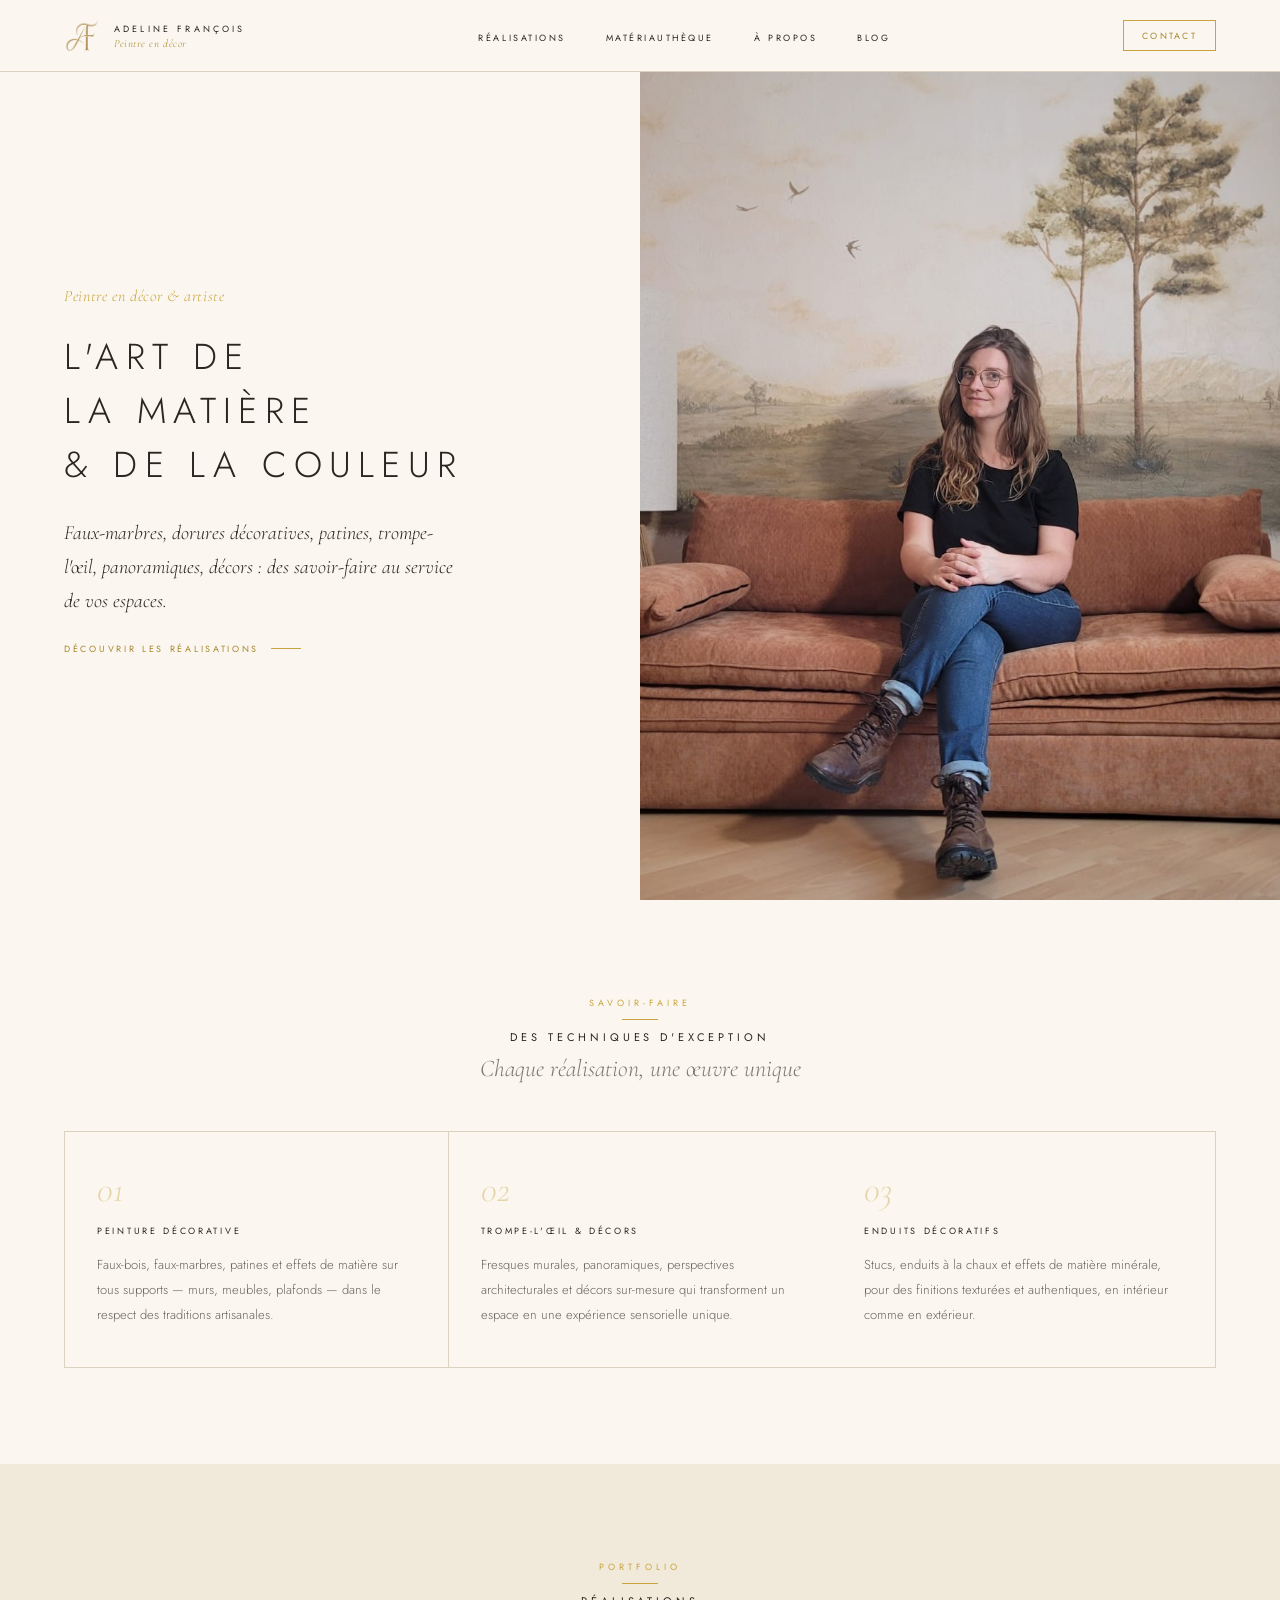
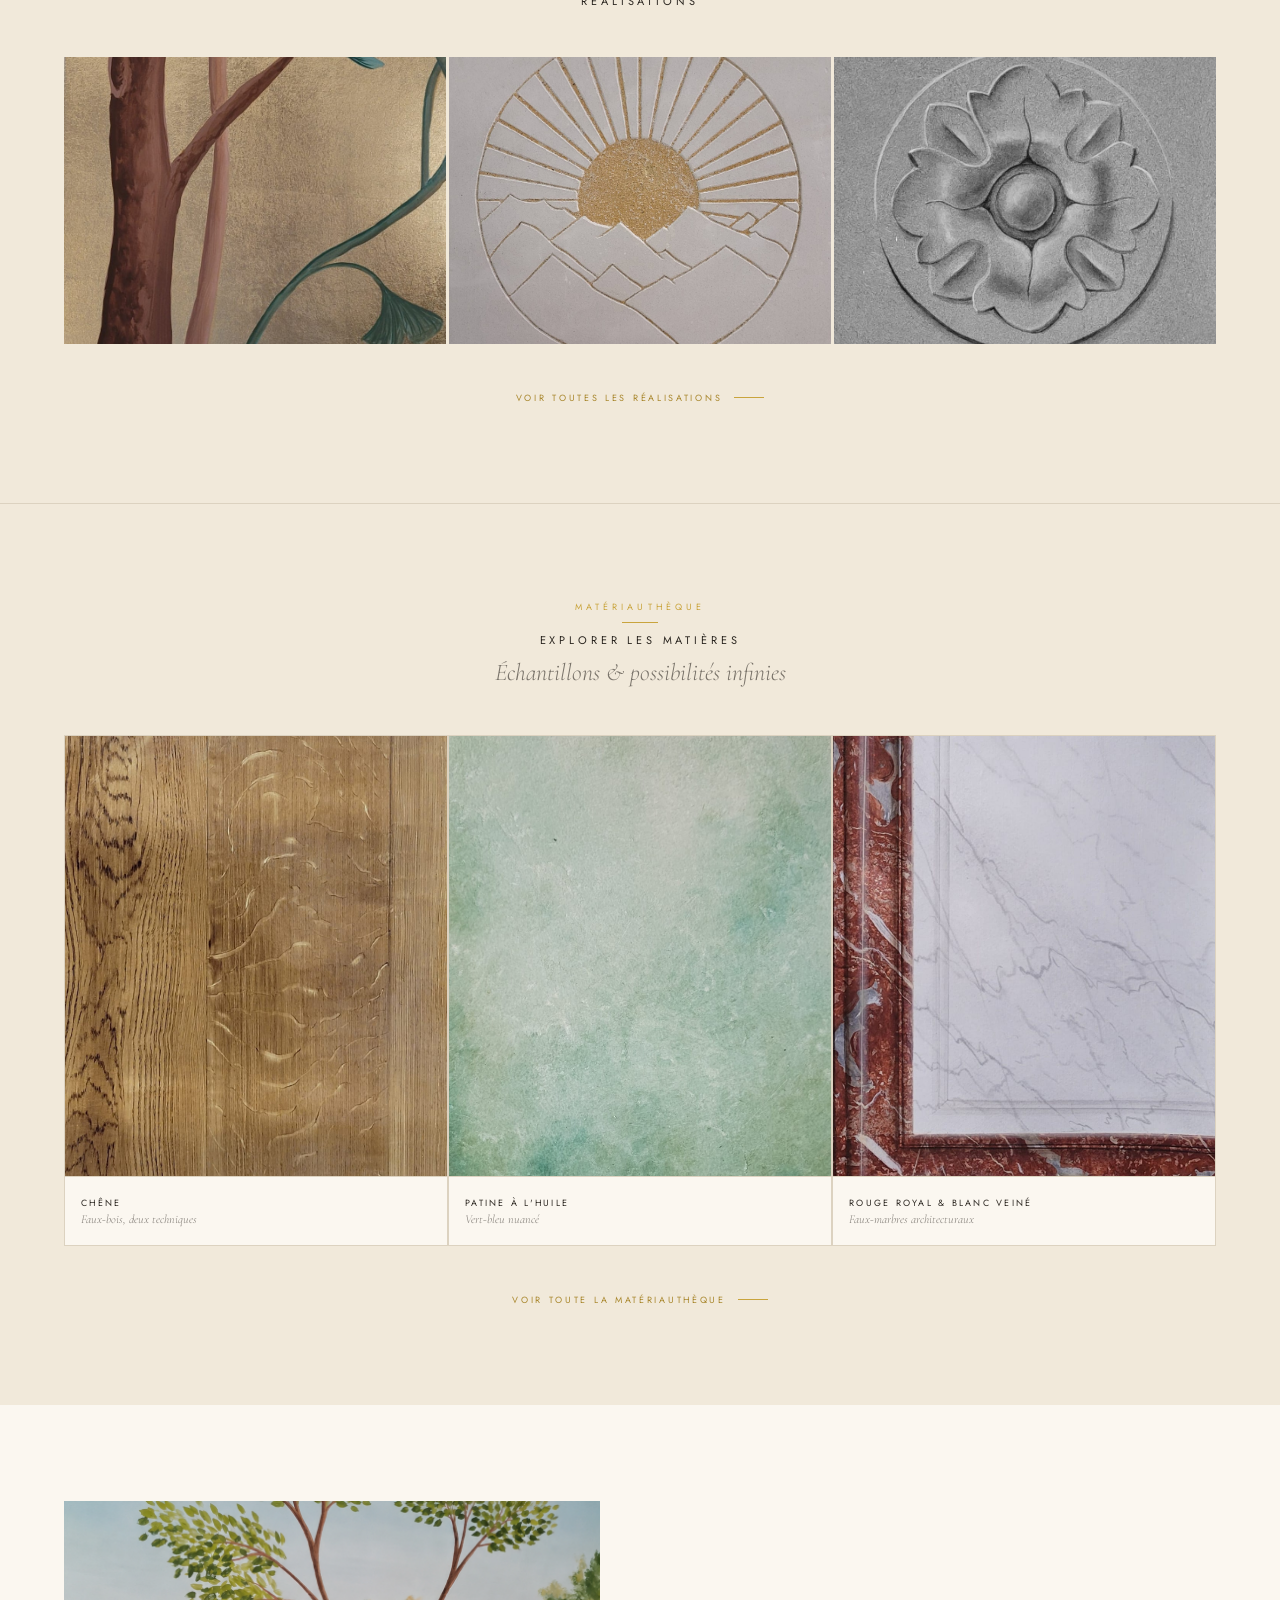
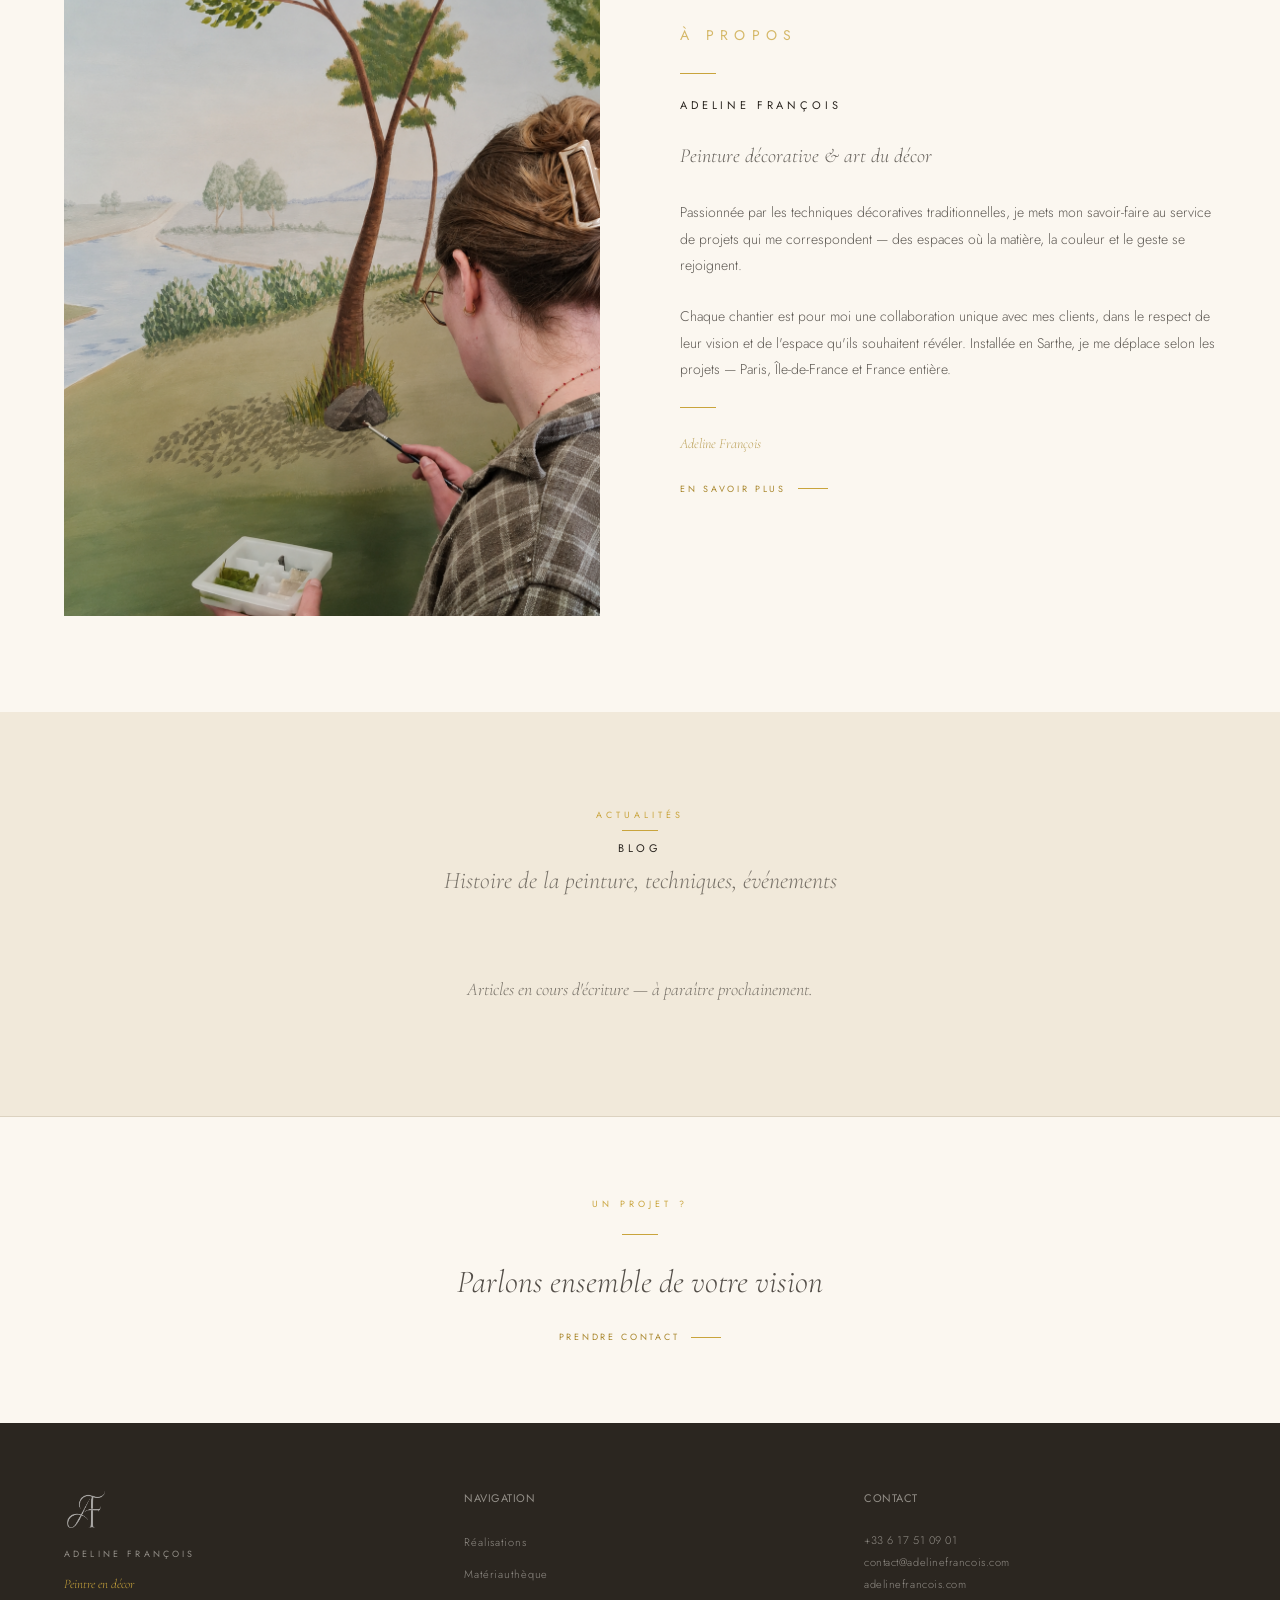
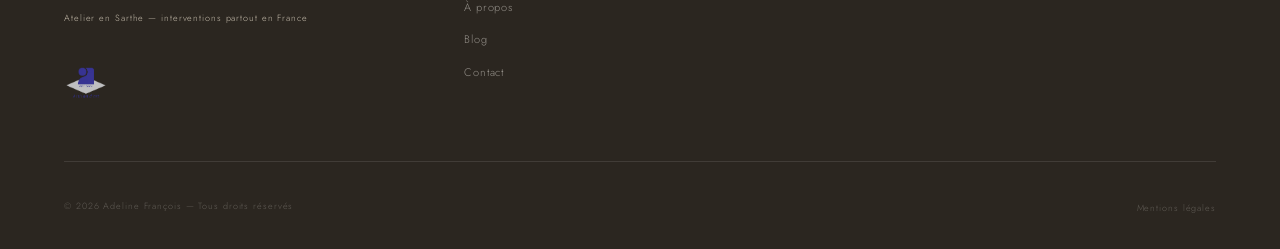
==== commit 3e1477ac: "Add files via upload" ====
--- a/index.html
+++ b/index.html
@@ -11,6 +11,13 @@
   <link href="https://fonts.googleapis.com/css2?family=Jost:wght@300;400&family=Cormorant+Garamond:ital,wght@1,300;1,400&display=swap" rel="stylesheet">
   <link rel="preload" href="css/style.css" as="style">
   <link rel="stylesheet" href="css/style.css">
+  <link rel="canonical" href="https://adelinefrancois.com/">
+  <meta property="og:type" content="website">
+  <meta property="og:locale" content="fr_FR">
+  <meta property="og:url" content="https://adelinefrancois.com/">
+  <meta property="og:title" content="Adeline François — Peintre en décor">
+  <meta property="og:description" content="Adeline François, peintre en décor au Mans (Sarthe). Faux-marbres, patines, trompe-l'œil et décors — Paris, Île-de-France, France entière.">
+  <meta property="og:image" content="https://adelinefrancois.com/images/accueil-sgraffito-soleil.jpg">
   <script type="application/ld+json">
   {
     "@context": "https://schema.org",
@@ -41,12 +48,12 @@
       </div>
     </a>
     <ul class="nav-links">
-      <li><a href="realisations.html">Réalisations</a></li>
-      <li><a href="materiautheque.html">Matériauthèque</a></li>
-      <li><a href="a-propos.html">À propos</a></li>
-      <li><a href="blog.html">Blog</a></li>
+      <li><a href="/realisations">Réalisations</a></li>
+      <li><a href="/materiautheque">Matériauthèque</a></li>
+      <li><a href="/a-propos">À propos</a></li>
+      <li><a href="/blog">Blog</a></li>
     </ul>
-    <a href="contact.html" class="nav-contact">Contact</a>
+    <a href="/contact" class="nav-contact">Contact</a>
     <button class="nav-burger" aria-label="Menu">
       <span></span><span></span><span></span>
     </button>
@@ -54,11 +61,11 @@
 
   <!-- Menu mobile -->
   <div class="nav-mobile">
-    <a href="realisations.html">Réalisations</a>
-    <a href="materiautheque.html">Matériauthèque</a>
-    <a href="a-propos.html">À propos</a>
-    <a href="blog.html">Blog</a>
-    <a href="contact.html">Contact</a>
+    <a href="/realisations">Réalisations</a>
+    <a href="/materiautheque">Matériauthèque</a>
+    <a href="/a-propos">À propos</a>
+    <a href="/blog">Blog</a>
+    <a href="/contact">Contact</a>
   </div>
 
   <!-- Hero -->
@@ -69,7 +76,7 @@
       <p class="hero-desc fade-in">
         Faux-marbres, dorures décoratives, patines, trompe-l'œil, panoramiques, décors : des savoir-faire au service de vos espaces.
       </p>
-      <a href="realisations.html" class="btn-lien fade-in">Découvrir les réalisations</a>
+      <a href="/realisations" class="btn-lien fade-in">Découvrir les réalisations</a>
     </div>
     <div class="hero-right">
       <!-- Remplacer src par le nom de votre photo, ex: images/hero.jpg -->
@@ -129,7 +136,7 @@
       </div>
     </div>
     <div class="voir-plus fade-in">
-      <a href="realisations.html" class="btn-lien">Voir toutes les réalisations</a>
+      <a href="/realisations" class="btn-lien">Voir toutes les réalisations</a>
     </div>
   </section>
 
@@ -165,7 +172,7 @@
       </div>
     </div>
     <div class="voir-plus fade-in">
-      <a href="materiautheque.html" class="btn-lien">Voir toute la matériauthèque</a>
+      <a href="/materiautheque" class="btn-lien">Voir toute la matériauthèque</a>
     </div>
   </section>
 
@@ -183,7 +190,7 @@
       <p>Chaque chantier est pour moi une collaboration unique avec mes clients, dans le respect de leur vision et de l'espace qu'ils souhaitent révéler. Installée en Sarthe, je me déplace selon les projets — Paris, Île-de-France et France entière.</p>
       <div class="or-line"></div>
       <p class="apropos-signature">Adeline François</p>
-      <a href="a-propos.html" class="btn-lien">En savoir plus</a>
+      <a href="/a-propos" class="btn-lien">En savoir plus</a>
     </div>
   </section>
 
@@ -208,7 +215,7 @@
       <p class="accent" style="font-size: clamp(22px, 3vw, 32px); color: var(--encre); opacity: 0.8; max-width: 500px; line-height: 1.5;">
         Parlons ensemble de votre vision
       </p>
-      <a href="contact.html" class="btn-lien">Prendre contact</a>
+      <a href="/contact" class="btn-lien">Prendre contact</a>
     </div>
   </section>
 
@@ -225,11 +232,11 @@
       <div class="footer-col">
         <p class="footer-col-titre">Navigation</p>
         <ul>
-          <li><a href="realisations.html">Réalisations</a></li>
-          <li><a href="materiautheque.html">Matériauthèque</a></li>
-          <li><a href="a-propos.html">À propos</a></li>
-          <li><a href="blog.html">Blog</a></li>
-          <li><a href="contact.html">Contact</a></li>
+          <li><a href="/realisations">Réalisations</a></li>
+          <li><a href="/materiautheque">Matériauthèque</a></li>
+          <li><a href="/a-propos">À propos</a></li>
+          <li><a href="/blog">Blog</a></li>
+          <li><a href="/contact">Contact</a></li>
         </ul>
       </div>
       <div class="footer-col">
@@ -237,14 +244,14 @@
         <p>
           <a href="tel:+33617510901">+33 6 17 51 09 01</a><br>
           <a href="mailto:contact@adelinefrancois.com">contact@adelinefrancois.com</a><br>
-          <a href="https://www.adelinefrancois.com">www.adelinefrancois.com</a>
+          <a href="https://adelinefrancois.com">adelinefrancois.com</a>
         </p>
       </div>
     </div>
     <div class="footer-bottom">
       <p class="footer-copy">&copy; 2026 Adeline François — Tous droits réservés</p>
       <div class="footer-legal">
-        <a href="mentions-legales.html">Mentions légales</a>
+        <a href="/mentions-legales">Mentions légales</a>
       </div>
     </div>
   </footer>
--- a/css/style.css
+++ b/css/style.css
@@ -1,4 +1,6 @@
-@import url('https://fonts.googleapis.com/css2?family=Jost:wght@300;400&family=Cormorant+Garamond:ital,wght@1,300;1,400&display=swap');
+/* ── Anti-FOUC ──────────────────────────────────────────── */
+html { visibility: hidden; }
+html.ready { visibility: visible; }
 
 /* ── Variables ─────────────────────────────────────────── */
 :root {
@@ -275,7 +277,7 @@
 }
 .savoir-grid {
   display: grid;
-  grid-template-columns: repeat(2, 1fr);
+  grid-template-columns: 1fr 1fr 1fr;
   border: 0.5px solid var(--greige);
   gap: 0.5px;
   background: var(--greige);
@@ -329,6 +331,7 @@
 }
 .galerie-item img { transition: transform 0.6s ease; width: 100%; height: 100%; object-fit: cover; }
 .galerie-item:hover img { transform: scale(1.04); }
+.galerie-home .galerie-item { aspect-ratio: 4/3; }
 .galerie-legende {
   position: absolute;
   bottom: 0; left: 0; right: 0;
--- a/css/style.css
+++ b/css/style.css
@@ -1,4 +1,6 @@
-@import url('https://fonts.googleapis.com/css2?family=Jost:wght@300;400&family=Cormorant+Garamond:ital,wght@1,300;1,400&display=swap');
+/* ── Anti-FOUC ──────────────────────────────────────────── */
+html { visibility: hidden; }
+html.ready { visibility: visible; }
 
 /* ── Variables ─────────────────────────────────────────── */
 :root {
@@ -275,7 +277,7 @@
 }
 .savoir-grid {
   display: grid;
-  grid-template-columns: repeat(2, 1fr);
+  grid-template-columns: 1fr 1fr 1fr;
   border: 0.5px solid var(--greige);
   gap: 0.5px;
   background: var(--greige);
@@ -329,6 +331,7 @@
 }
 .galerie-item img { transition: transform 0.6s ease; width: 100%; height: 100%; object-fit: cover; }
 .galerie-item:hover img { transform: scale(1.04); }
+.galerie-home .galerie-item { aspect-ratio: 4/3; }
 .galerie-legende {
   position: absolute;
   bottom: 0; left: 0; right: 0;
